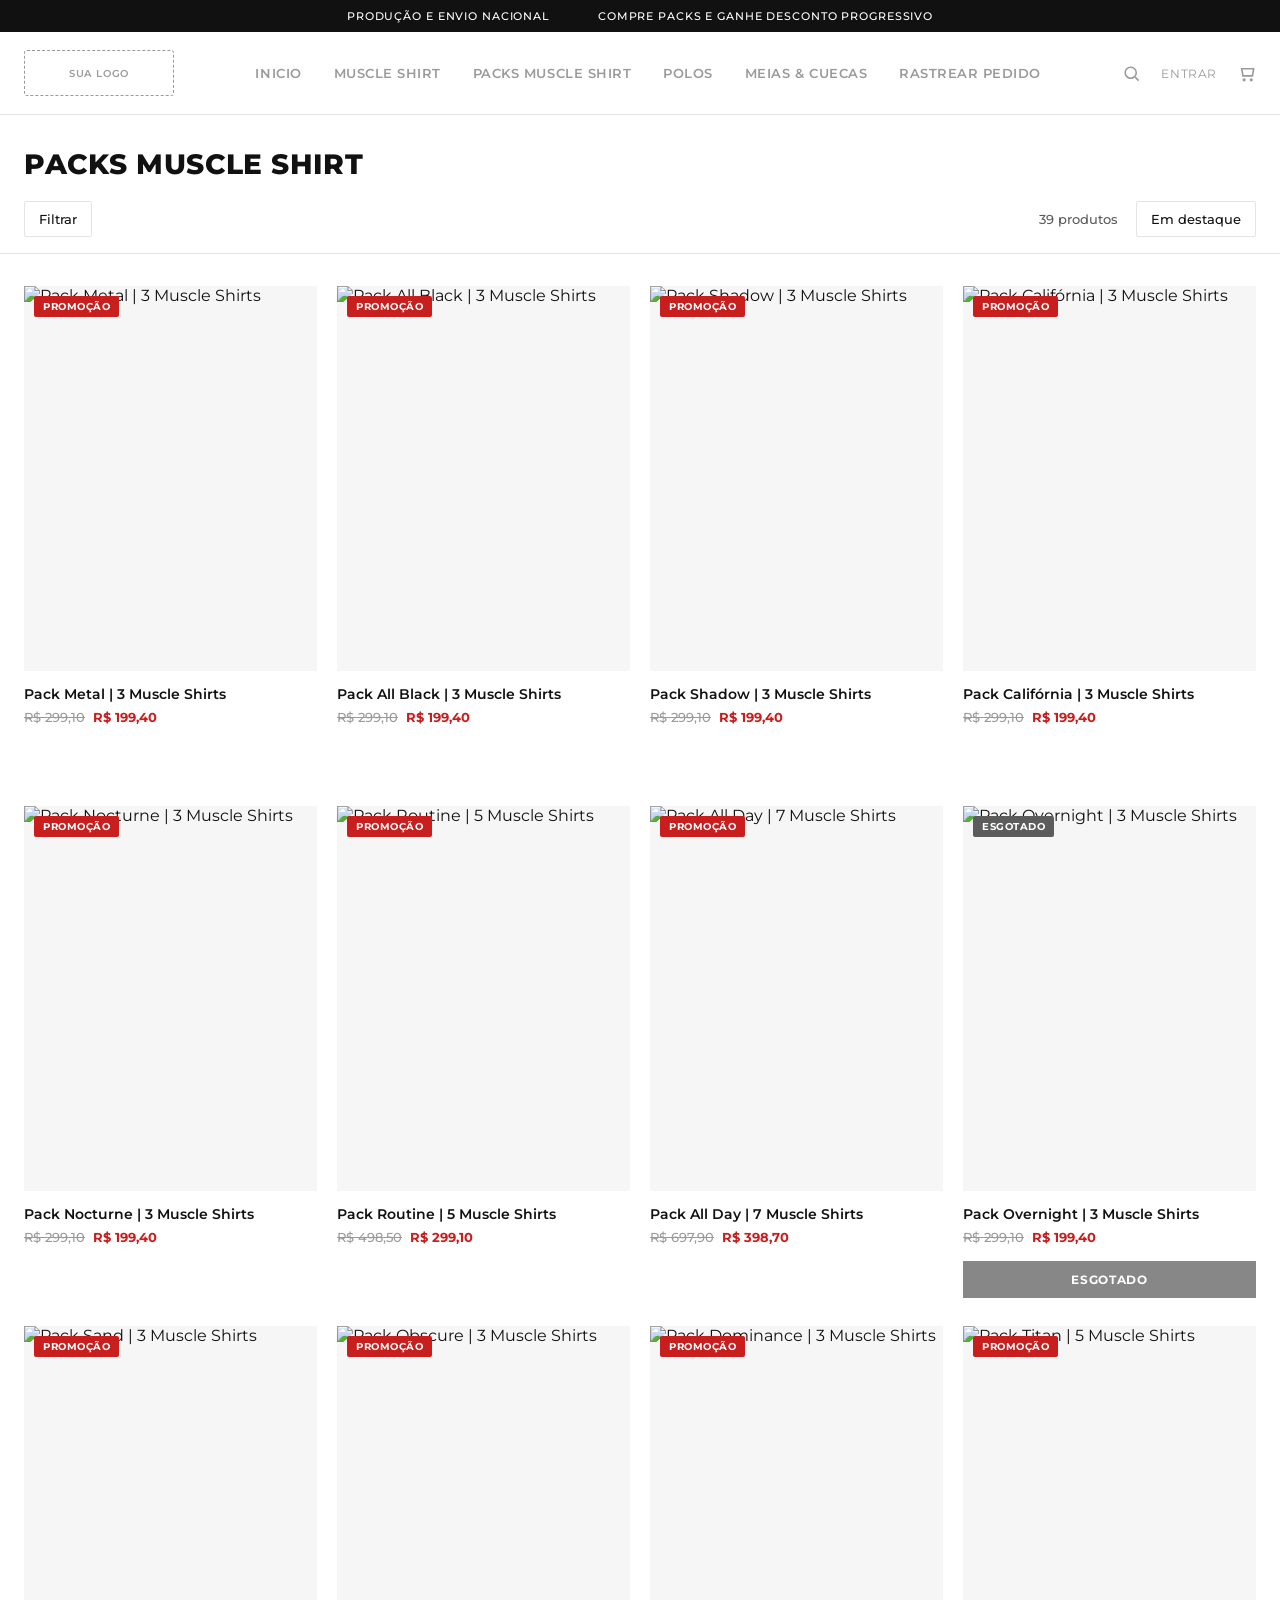
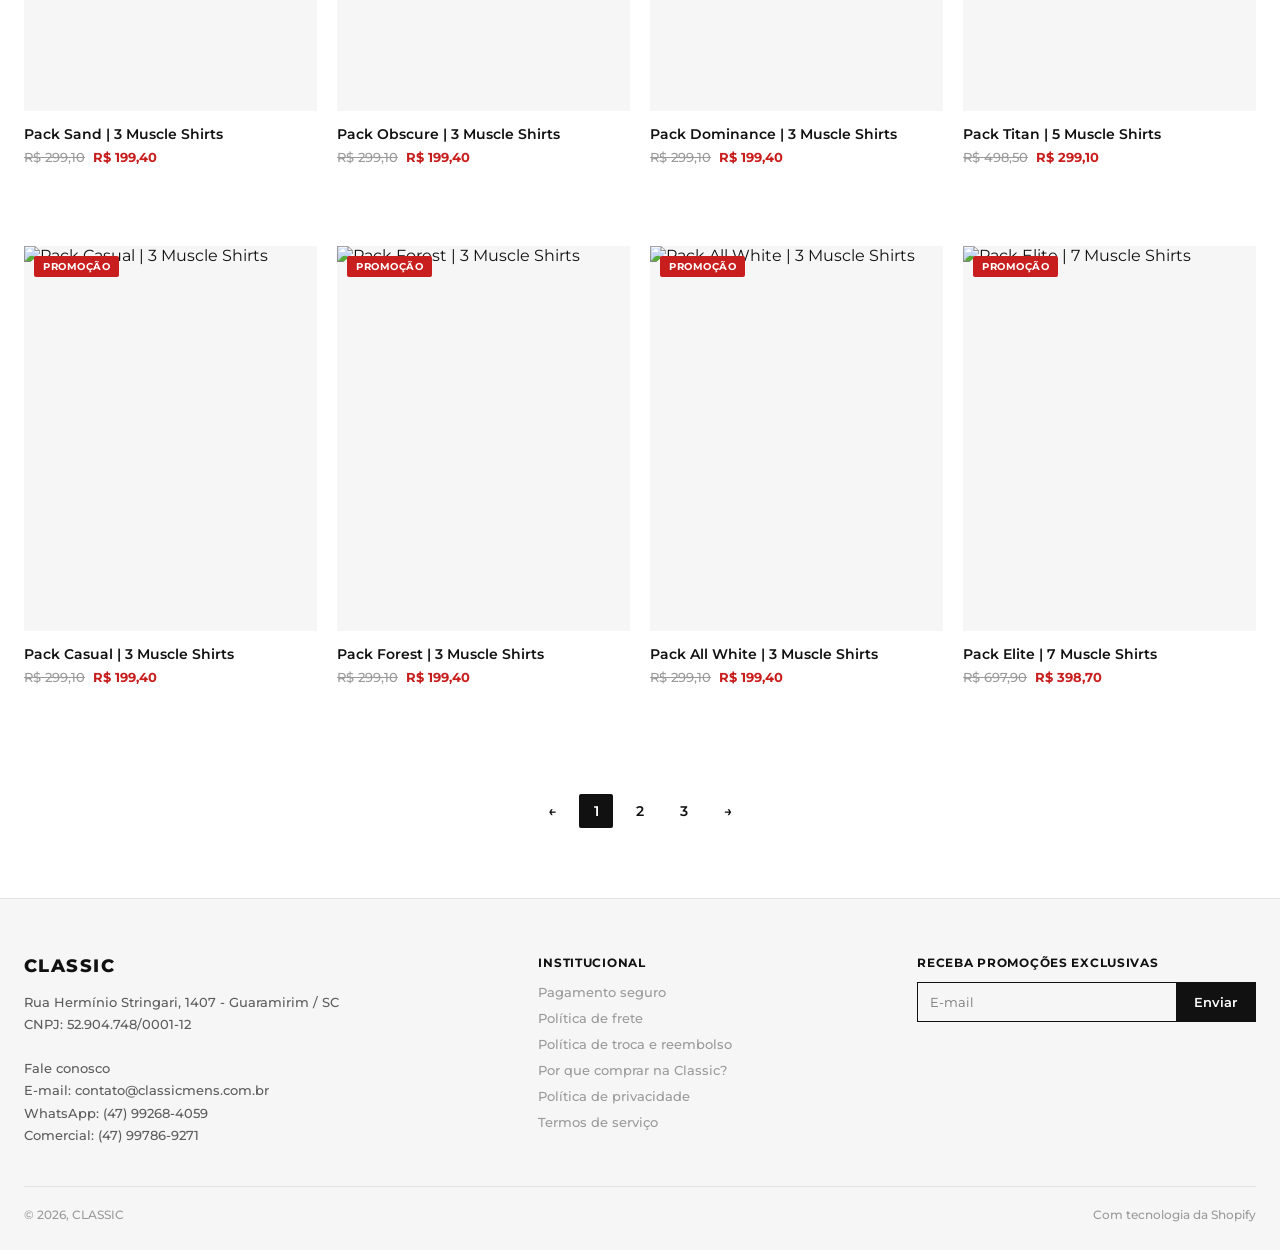
==== index.html @ 2c538b3c "Add files via upload" ====
<!DOCTYPE html>
<html lang="pt-BR">
<head>
<meta charset="UTF-8">
<meta name="viewport" content="width=device-width, initial-scale=1.0">
<title>Packs Muscle Shirt – CLASSIC</title>
<link rel="preconnect" href="https://fonts.googleapis.com">
<link rel="preconnect" href="https://fonts.gstatic.com" crossorigin>
<link href="https://fonts.googleapis.com/css2?family=Montserrat:wght@400;500;600;700;800&display=swap" rel="stylesheet">
<style>
  :root{
    --black:#111111;
    --white:#ffffff;
    --gray-50:#f6f6f6;
    --gray-200:#e4e4e4;
    --gray-400:#9a9a9a;
    --gray-600:#5c5c5c;
    --accent:#c81e1e;
  }
  *{box-sizing:border-box;margin:0;padding:0;}
  body{
    font-family:'Montserrat',Arial,sans-serif;
    color:var(--black);
    background:var(--white);
    -webkit-font-smoothing:antialiased;
  }
  a{color:inherit;text-decoration:none;}
  ul{list-style:none;}
  img{display:block;max-width:100%;}
  svg{display:block;}

  /* ===== topo de avisos ===== */
  .announce{
    background:var(--black);
    color:var(--white);
    display:flex;
    justify-content:center;
    gap:48px;
    font-size:11px;
    letter-spacing:.08em;
    text-transform:uppercase;
    padding:9px 16px;
    flex-wrap:wrap;
    font-weight:500;
  }

  /* ===== header ===== */
  header{
    border-bottom:1px solid var(--gray-200);
    position:sticky;
    top:0;
    background:var(--white);
    z-index:50;
  }
  .header-inner{
    max-width:1280px;
    margin:0 auto;
    display:flex;
    align-items:center;
    justify-content:space-between;
    padding:18px 24px;
  }

  /* espaço reservado para a logo do cliente */
  .logo-slot{
    width:150px;
    height:46px;
    border:1px dashed var(--gray-400);
    border-radius:3px;
    display:flex;
    align-items:center;
    justify-content:center;
    font-size:10px;
    letter-spacing:.08em;
    text-transform:uppercase;
    color:var(--gray-400);
    font-weight:600;
    /* Troque este bloco por: <img src="sua-logo.png" alt="Logo" style="height:100%"> */
  }

  nav.main-nav ul{
    display:flex;
    gap:32px;
    font-size:13px;
    letter-spacing:.04em;
    text-transform:uppercase;
    font-weight:600;
  }
  .nav-disabled{
    color:var(--gray-400);
    cursor:not-allowed;
    pointer-events:none;
    user-select:none;
  }
  .header-actions{
    display:flex;
    align-items:center;
    gap:20px;
  }
  .icon-btn{
    background:none;
    border:none;
    cursor:not-allowed;
    color:var(--gray-400);
    display:flex;
    align-items:center;
    pointer-events:none;
  }
  .icon-btn svg{width:19px;height:19px;stroke:var(--gray-400);}
  .login-disabled{
    font-size:12px;
    text-transform:uppercase;
    letter-spacing:.05em;
    color:var(--gray-400);
    cursor:not-allowed;
    pointer-events:none;
  }
  .burger{
    display:none;
    background:none;
    border:none;
    cursor:not-allowed;
    color:var(--gray-400);
    pointer-events:none;
  }
  .burger svg{width:22px;height:22px;}

  @media(max-width:900px){
    nav.main-nav{display:none;}
    .burger{display:block;}
  }

  /* ===== breadcrumb / título coleção ===== */
  .collection-head{
    max-width:1280px;
    margin:32px auto 0;
    padding:0 24px;
  }
  .collection-head h1{
    font-size:28px;
    font-weight:800;
    letter-spacing:.02em;
    text-transform:uppercase;
  }

  /* ===== barra de ordenar/filtrar ===== */
  .toolbar{
    max-width:1280px;
    margin:20px auto 0;
    padding:0 24px 16px;
    display:flex;
    align-items:center;
    justify-content:space-between;
    border-bottom:1px solid var(--gray-200);
  }
  .toolbar-left, .toolbar-right{
    display:flex;
    align-items:center;
    gap:18px;
    font-size:13px;
  }
  .select-fake{
    border:1px solid var(--gray-200);
    padding:9px 14px;
    border-radius:2px;
    font-size:13px;
    font-weight:500;
    background:var(--white);
    cursor:pointer;
    display:flex;
    align-items:center;
    gap:8px;
  }
  .count{color:var(--gray-600);font-size:13px;font-weight:500;}

  /* ===== grid de produtos ===== */
  .grid{
    max-width:1280px;
    margin:0 auto;
    padding:32px 24px 60px;
    display:grid;
    grid-template-columns:repeat(4,1fr);
    gap:32px 20px;
  }
  @media(max-width:1024px){ .grid{grid-template-columns:repeat(3,1fr);} }
  @media(max-width:700px){ .grid{grid-template-columns:repeat(2,1fr);gap:24px 12px;} }

  .card{position:relative;}
  .card-media{
    position:relative;
    aspect-ratio:533/700;
    overflow:hidden;
    background:var(--gray-50);
  }
  .card-media img{
    position:absolute;
    inset:0;
    width:100%;
    height:100%;
    object-fit:cover;
    transition:opacity .35s ease;
  }
  .card-media .img-hover{opacity:0;}
  .card:hover .img-hover{opacity:1;}
  .card:hover .img-base{opacity:0;}

  .badge{
    position:absolute;
    top:10px;
    left:10px;
    background:var(--accent);
    color:var(--white);
    font-size:10px;
    font-weight:700;
    letter-spacing:.05em;
    text-transform:uppercase;
    padding:4px 9px;
    border-radius:2px;
    z-index:2;
  }
  .badge.sold-out{background:var(--gray-600);}
  .card-title{
    margin-top:14px;
    font-size:13.5px;
    font-weight:600;
    line-height:1.35;
  }
  .card-title a:hover{text-decoration:underline;}
  .price-row{
    margin-top:6px;
    font-size:13px;
    display:flex;
    gap:8px;
    align-items:baseline;
    flex-wrap:wrap;
    font-weight:500;
  }
  .price-old{
    color:var(--gray-400);
    text-decoration:line-through;
  }
  .price-new{
    color:var(--accent);
    font-weight:700;
  }
  .btn-choose{
    margin-top:12px;
    width:100%;
    padding:11px 0;
    background:var(--black);
    color:var(--white);
    border:none;
    font-size:12px;
    letter-spacing:.06em;
    text-transform:uppercase;
    font-weight:700;
    font-family:'Montserrat',Arial,sans-serif;
    cursor:pointer;
    opacity:0;
    transform:translateY(4px);
    transition:opacity .2s ease, transform .2s ease;
  }
  .card:hover .btn-choose{opacity:1;transform:translateY(0);}
  @media(max-width:700px){
    .btn-choose{opacity:1;transform:none;position:static;margin-top:10px;padding:9px 0;}
  }

  /* ===== paginação ===== */
  .pagination{
    display:flex;
    justify-content:center;
    align-items:center;
    gap:10px;
    padding:0 0 70px;
    font-size:14px;
    font-weight:600;
  }
  .pagination a, .pagination span{
    width:34px;
    height:34px;
    display:flex;
    align-items:center;
    justify-content:center;
    border-radius:2px;
  }
  .pagination a:hover{background:var(--gray-50);}
  .pagination .active{
    background:var(--black);
    color:var(--white);
  }

  /* ===== footer ===== */
  footer{
    background:var(--gray-50);
    padding:56px 24px 28px;
    border-top:1px solid var(--gray-200);
  }
  .footer-inner{
    max-width:1280px;
    margin:0 auto;
    display:grid;
    grid-template-columns:1.4fr 1fr 1fr;
    gap:40px;
  }
  @media(max-width:800px){ .footer-inner{grid-template-columns:1fr;} }
  .footer-inner h3{
    font-size:18px;
    font-weight:800;
    letter-spacing:.08em;
    margin-bottom:14px;
  }
  .footer-inner p{
    font-size:13px;
    color:var(--gray-600);
    line-height:1.7;
    font-weight:500;
  }
  .footer-links h4{
    font-size:12px;
    text-transform:uppercase;
    letter-spacing:.06em;
    margin-bottom:14px;
  }
  .footer-links li{margin-bottom:10px;font-size:13px;font-weight:500;}
  .footer-links li a{color:var(--gray-400);cursor:not-allowed;pointer-events:none;}
  .newsletter form{
    display:flex;
    margin-top:12px;
    border:1px solid var(--black);
  }
  .newsletter input{
    flex:1;
    border:none;
    padding:11px 12px;
    font-size:13px;
    background:transparent;
    font-family:'Montserrat',Arial,sans-serif;
  }
  .newsletter button{
    background:var(--black);
    color:var(--white);
    border:none;
    padding:0 18px;
    font-size:13px;
    font-weight:600;
    cursor:pointer;
    font-family:'Montserrat',Arial,sans-serif;
  }
  /* ===== modal escolher opções ===== */
  .modal-overlay{
    position:fixed;
    inset:0;
    background:rgba(17,17,17,.55);
    display:none;
    align-items:center;
    justify-content:center;
    z-index:200;
    padding:20px;
  }
  .modal-overlay.open{display:flex;}
  .modal-box{
    background:var(--white);
    width:100%;
    max-width:760px;
    max-height:88vh;
    overflow-y:auto;
    border-radius:4px;
    display:grid;
    grid-template-columns:1fr 1fr;
    position:relative;
  }
  @media(max-width:640px){ .modal-box{grid-template-columns:1fr;} }
  .modal-close{
    position:absolute;
    top:14px;
    right:14px;
    background:var(--white);
    border:1px solid var(--gray-200);
    width:32px;
    height:32px;
    border-radius:50%;
    display:flex;
    align-items:center;
    justify-content:center;
    cursor:pointer;
    z-index:2;
  }
  .modal-close svg{width:16px;height:16px;}
  .modal-media{
    background:var(--gray-50);
    aspect-ratio:533/600;
  }
  .modal-media img{width:100%;height:100%;object-fit:cover;}
  .modal-info{
    padding:32px 28px;
    display:flex;
    flex-direction:column;
  }
  .modal-info h2{
    font-size:19px;
    font-weight:700;
    line-height:1.3;
    padding-right:26px;
  }
  .modal-price{
    margin-top:10px;
    display:flex;
    gap:10px;
    align-items:baseline;
    font-size:15px;
    font-weight:600;
  }
  .modal-composition{
    margin-top:16px;
    font-size:12.5px;
    color:var(--gray-600);
    line-height:1.6;
    font-weight:500;
  }
  .modal-label{
    margin-top:22px;
    font-size:11px;
    font-weight:700;
    letter-spacing:.06em;
    text-transform:uppercase;
    display:flex;
    justify-content:space-between;
  }
  .modal-label .size-selected{color:var(--gray-600);font-weight:600;text-transform:none;letter-spacing:0;}
  .size-grid{
    margin-top:10px;
    display:grid;
    grid-template-columns:repeat(7,1fr);
    gap:8px;
  }
  @media(max-width:480px){ .size-grid{grid-template-columns:repeat(4,1fr);} }
  .size-btn{
    border:1px solid var(--gray-200);
    background:var(--white);
    padding:10px 0;
    font-size:12px;
    font-weight:600;
    font-family:'Montserrat',Arial,sans-serif;
    cursor:pointer;
    border-radius:2px;
  }
  .size-btn:hover{border-color:var(--black);}
  .size-btn.selected{background:var(--black);color:var(--white);border-color:var(--black);}
  .size-btn.unavailable{
    color:var(--gray-400);
    text-decoration:line-through;
    cursor:not-allowed;
    background:var(--gray-50);
  }
  .qty-row{
    margin-top:22px;
    display:flex;
    align-items:center;
    gap:14px;
  }
  .qty-stepper{
    display:flex;
    align-items:center;
    border:1px solid var(--gray-200);
    border-radius:2px;
  }
  .qty-stepper button{
    width:34px;
    height:36px;
    background:none;
    border:none;
    font-size:15px;
    cursor:pointer;
    font-family:'Montserrat',Arial,sans-serif;
  }
  .qty-stepper span{
    width:34px;
    text-align:center;
    font-size:13px;
    font-weight:600;
  }
  .modal-add{
    margin-top:26px;
    width:100%;
    padding:14px 0;
    background:var(--black);
    color:var(--white);
    border:none;
    font-size:13px;
    letter-spacing:.05em;
    text-transform:uppercase;
    font-weight:700;
    font-family:'Montserrat',Arial,sans-serif;
    cursor:pointer;
    border-radius:2px;
  }
  .modal-add:disabled{background:var(--gray-400);cursor:not-allowed;}
  .modal-note{
    margin-top:12px;
    font-size:11.5px;
    color:var(--gray-600);
    text-align:center;
    min-height:16px;
    font-weight:600;
  }

  .footer-bottom{
    max-width:1280px;
    margin:40px auto 0;
    padding-top:20px;
    border-top:1px solid var(--gray-200);
    font-size:12px;
    color:var(--gray-400);
    display:flex;
    justify-content:space-between;
    flex-wrap:wrap;
    gap:8px;
    font-weight:500;
  }
</style>
</head>
<body>

  <div class="announce">
    <span>PRODUÇÃO E ENVIO NACIONAL</span>
    <span>COMPRE PACKS E GANHE DESCONTO PROGRESSIVO</span>
  </div>

  <header>
    <div class="header-inner">
      <button class="burger" aria-label="Menu" aria-disabled="true">
        <svg viewBox="0 0 24 24" fill="none" stroke="currentColor" stroke-width="2"><line x1="3" y1="6" x2="21" y2="6"/><line x1="3" y1="12" x2="21" y2="12"/><line x1="3" y1="18" x2="21" y2="18"/></svg>
      </button>

      <!-- Espaço reservado para a logo: troque por <img src="sua-logo.png" alt="Logo"> -->
      <div class="logo-slot">SUA LOGO</div>

      <nav class="main-nav">
        <ul>
          <li><span class="nav-disabled">Inicio</span></li>
          <li><span class="nav-disabled">Muscle Shirt</span></li>
          <li><span class="nav-disabled">Packs Muscle Shirt</span></li>
          <li><span class="nav-disabled">Polos</span></li>
          <li><span class="nav-disabled">Meias &amp; Cuecas</span></li>
          <li><span class="nav-disabled">Rastrear pedido</span></li>
        </ul>
      </nav>
      <div class="header-actions">
        <button class="icon-btn" aria-label="Pesquisar" aria-disabled="true">
          <svg viewBox="0 0 24 24" fill="none" stroke="currentColor" stroke-width="2"><circle cx="11" cy="11" r="7"/><line x1="21" y1="21" x2="16.65" y2="16.65"/></svg>
        </button>
        <span class="login-disabled">Entrar</span>
        <button class="icon-btn" aria-label="Carrinho" aria-disabled="true">
          <svg viewBox="0 0 24 24" fill="none" stroke="currentColor" stroke-width="2"><path d="M6 6h15l-1.5 9h-12z"/><circle cx="9" cy="20" r="1"/><circle cx="18" cy="20" r="1"/></svg>
        </button>
      </div>
    </div>
  </header>

  <div class="collection-head">
    <h1>Packs Muscle Shirt</h1>
  </div>

  <div class="toolbar">
    <div class="toolbar-left">
      <div class="select-fake">Filtrar</div>
    </div>
    <div class="toolbar-right">
      <span class="count" id="productCount">39 produtos</span>
      <div class="select-fake">Em destaque</div>
    </div>
  </div>

  <main class="grid" id="grid"></main>

  <div class="pagination" id="pagination"></div>

  <footer>
    <div class="footer-inner">
      <div class="about">
        <h3>CLASSIC</h3>
        <p>
          Rua Hermínio Stringari, 1407 - Guaramirim / SC<br>
          CNPJ: 52.904.748/0001-12<br><br>
          Fale conosco<br>
          E-mail: contato@classicmens.com.br<br>
          WhatsApp: (47) 99268-4059<br>
          Comercial: (47) 99786-9271
        </p>
      </div>
      <div class="footer-links">
        <h4>Institucional</h4>
        <ul>
          <li><a href="#" aria-disabled="true">Pagamento seguro</a></li>
          <li><a href="#" aria-disabled="true">Política de frete</a></li>
          <li><a href="#" aria-disabled="true">Política de troca e reembolso</a></li>
          <li><a href="#" aria-disabled="true">Por que comprar na Classic?</a></li>
          <li><a href="#" aria-disabled="true">Política de privacidade</a></li>
          <li><a href="#" aria-disabled="true">Termos de serviço</a></li>
        </ul>
      </div>
      <div class="newsletter">
        <h4 style="font-size:12px;text-transform:uppercase;letter-spacing:.06em;margin-bottom:10px;">Receba promoções exclusivas</h4>
        <form onsubmit="return false;">
          <input type="email" placeholder="E-mail" required>
          <button type="submit">Enviar</button>
        </form>
      </div>
    </div>
    <div class="footer-bottom">
      <span>© 2026, CLASSIC</span>
      <span>Com tecnologia da Shopify</span>
    </div>
  </footer>

  <div class="modal-overlay" id="modalOverlay">
    <div class="modal-box">
      <button class="modal-close" id="modalClose" aria-label="Fechar">
        <svg viewBox="0 0 24 24" fill="none" stroke="currentColor" stroke-width="2"><line x1="18" y1="6" x2="6" y2="18"/><line x1="6" y1="6" x2="18" y2="18"/></svg>
      </button>
      <div class="modal-media"><img id="modalImg" src="" alt=""></div>
      <div class="modal-info">
        <h2 id="modalTitle"></h2>
        <div class="modal-price">
          <span class="price-old" id="modalOld"></span>
          <span class="price-new" id="modalNew"></span>
        </div>
        <p class="modal-composition" id="modalComposition"></p>

        <div class="modal-label"><span>Tamanho</span><span class="size-selected" id="sizeSelectedLabel">selecione</span></div>
        <div class="size-grid" id="sizeGrid"></div>

        <div class="qty-row">
          <span style="font-size:11px;font-weight:700;letter-spacing:.06em;text-transform:uppercase;">Quantidade</span>
          <div class="qty-stepper">
            <button type="button" id="qtyMinus">-</button>
            <span id="qtyValue">1</span>
            <button type="button" id="qtyPlus">+</button>
          </div>
        </div>

        <button class="modal-add" id="modalAdd">Adicionar ao carrinho</button>
        <p class="modal-note" id="modalNote"></p>
      </div>
    </div>
  </div>

<script>
const pageProducts = {
  1: [
    {t:"Pack Metal | 3 Muscle Shirts", i1:"https://classicbr.com/cdn/shop/files/pack_metal_3c.png?width=533", i2:"https://classicbr.com/cdn/shop/files/Prancheta_112.jpg?width=533", old:"299,10", now:"199,40", promo:true},
    {t:"Pack All Black | 3 Muscle Shirts", i1:"https://classicbr.com/cdn/shop/files/Pack_All_Black_3_Classic_s_09906133-dde4-4088-9e2a-e6332f89253b.png?width=533", i2:"https://classicbr.com/cdn/shop/files/Prancheta_712.jpg?width=533", old:"299,10", now:"199,40", promo:true},
    {t:"Pack Shadow | 3 Muscle Shirts", i1:"https://classicbr.com/cdn/shop/files/Pack_Shadow_3_Classic_s_d61c78e3-2519-4f64-b5a2-aa0c010535bd.png?width=533", i2:"https://classicbr.com/cdn/shop/files/Prancheta_4_0_5x_ec3fff0b-3fff-44b6-9eb7-e1d7e7363bf5.jpg?width=533", old:"299,10", now:"199,40", promo:true},
    {t:"Pack Califórnia | 3 Muscle Shirts", i1:"https://classicbr.com/cdn/shop/files/Pack_California_3_Classic_s.png?width=533", i2:"https://classicbr.com/cdn/shop/files/Prancheta_112.jpg?width=533", old:"299,10", now:"199,40", promo:true},
    {t:"Pack Nocturne | 3 Muscle Shirts", i1:"https://classicbr.com/cdn/shop/files/Pack_Nocturne_3_Classic_s_8761e639-57e4-451f-a119-931aceb33216.png?width=533", i2:"https://classicbr.com/cdn/shop/files/Prancheta_1edits2.jpg?width=533", old:"299,10", now:"199,40", promo:true},
    {t:"Pack Routine | 5 Muscle Shirts", i1:"https://classicbr.com/cdn/shop/files/pack_routine_5c.png?width=533", i2:"https://classicbr.com/cdn/shop/files/Prancheta_7_copiar_22cd3b5f-b2b2-4c9b-a8d0-59bd6e264257.jpg?width=533", old:"498,50", now:"299,10", promo:true},
    {t:"Pack All Day | 7 Muscle Shirts", i1:"https://classicbr.com/cdn/shop/files/pack_all_day_7c.png?width=533", i2:"https://classicbr.com/cdn/shop/files/TANTO-FAZ_9843b928-370f-48be-a36d-cae491789d73.jpg?width=533", old:"697,90", now:"398,70", promo:true},
    {t:"Pack Overnight | 3 Muscle Shirts", i1:"https://classicbr.com/cdn/shop/files/pack_overnight_3c.png?width=533", i2:"https://classicbr.com/cdn/shop/files/Prancheta_5_copiar_7dc197d5-53b0-455c-8159-b16b5699de87.jpg?width=533", old:"299,10", now:"199,40", promo:false, soldOut:true},
    {t:"Pack Sand | 3 Muscle Shirts", i1:"https://classicbr.com/cdn/shop/files/Pack_Sand_3_Classic_s_41a8bb6f-22e0-4c78-9dc0-dc5482342375.png?width=533", i2:"https://classicbr.com/cdn/shop/files/Prancheta_212.jpg?width=533", old:"299,10", now:"199,40", promo:true},
    {t:"Pack Obscure | 3 Muscle Shirts", i1:"https://classicbr.com/cdn/shop/files/Pack_Obscure_3_Classic_s.png?width=533", i2:"https://classicbr.com/cdn/shop/files/Prancheta_1news.jpg?width=533", old:"299,10", now:"199,40", promo:true},
    {t:"Pack Dominance | 3 Muscle Shirts", i1:"https://classicbr.com/cdn/shop/files/Pack_Dominance_3_Classic_s_fbf2a7bc-8ebb-4186-895f-4565956cf443.png?width=533", i2:"https://classicbr.com/cdn/shop/files/Prancheta_1news.jpg?width=533", old:"299,10", now:"199,40", promo:true},
    {t:"Pack Titan | 5 Muscle Shirts", i1:"https://classicbr.com/cdn/shop/files/Pack_Titan_5_Classic_s.png?width=533", i2:"https://classicbr.com/cdn/shop/files/Prancheta_1edits2.jpg?width=533", old:"498,50", now:"299,10", promo:true},
    {t:"Pack Casual | 3 Muscle Shirts", i1:"https://classicbr.com/cdn/shop/files/pack_casual_3c.png?width=533", i2:"https://classicbr.com/cdn/shop/files/Prancheta_4_copiar_818238d3-0753-4318-a056-b02d52767641.jpg?width=533", old:"299,10", now:"199,40", promo:true},
    {t:"Pack Forest | 3 Muscle Shirts", i1:"https://classicbr.com/cdn/shop/files/Pack_Forest_3_Classic_s_CERT.png?width=533", i2:"https://classicbr.com/cdn/shop/files/Prancheta_5_0_5x_676aa0a1-290d-4f33-b788-ae49c29064d6.jpg?width=533", old:"299,10", now:"199,40", promo:true},
    {t:"Pack All White | 3 Muscle Shirts", i1:"https://classicbr.com/cdn/shop/files/Pack_All_White_3_Classic_s_1510e487-84c5-4b83-8af8-71b0e9694bf9.png?width=533", i2:"https://classicbr.com/cdn/shop/files/Prancheta_112.jpg?width=533", old:"299,10", now:"199,40", promo:true},
    {t:"Pack Elite | 7 Muscle Shirts", i1:"https://classicbr.com/cdn/shop/files/Pack_Elite7_Classic_s.png?width=533", i2:"https://classicbr.com/cdn/shop/files/Prancheta_1news.jpg?width=533", old:"697,90", now:"398,70", promo:true}
  ],
  2: [
    {t:"Pack All Black | 5 Muscle Shirts", i1:"https://classicbr.com/cdn/shop/files/ALL_BLACK_5_CLASSICS_4b130178-9dd6-4539-b8dc-a0cde33b8d9c.png?width=533", i2:"https://classicbr.com/cdn/shop/files/Prancheta_4_copiar_125c74e1-c60a-45ae-814e-717b52cbb429.jpg?width=533", old:"498,50", now:"329,10", promo:true},
    {t:"Pack Nightfall | 5 Muscle Shirts", i1:"https://classicbr.com/cdn/shop/files/Noite_Elegancia_Nightfall_Elegance_5c.png?width=533", i2:"https://classicbr.com/cdn/shop/files/Prancheta_112.jpg?width=533", old:"498,50", now:"329,10", promo:true},
    {t:"Pack Pine | 3 Muscle Shirts", i1:"https://classicbr.com/cdn/shop/files/Pack_Pine_3_Classic_s_6c522339-ed01-45be-8ada-4300d586f1aa.png?width=533", i2:"https://classicbr.com/cdn/shop/files/Prancheta_1edits2.jpg?width=533", old:"299,10", now:"219,40", promo:true},
    {t:"Pack Sentinel | 3 Muscle Shirts", i1:"https://classicbr.com/cdn/shop/files/Pack_Sentinel_3_Classic_s_753893d2-a55c-4d42-807b-fb2478598371.png?width=533", i2:"https://classicbr.com/cdn/shop/files/Prancheta_112.jpg?width=533", old:"299,10", now:"219,40", promo:true},
    {t:"Pack Full Week | 7 Muscle Shirts", i1:"https://classicbr.com/cdn/shop/files/ChatGPTImage28deabr.de2026_10_18_57.png?width=533", i2:"https://classicbr.com/cdn/shop/files/Prancheta_6_copiar_6c6d6cc9-09bc-4877-828c-ac2d6fc36fe7.jpg?width=533", old:"379,80", now:"438,80", promo:false},
    {t:"Pack Urban | 3 Muscle Shirts", i1:"https://classicbr.com/cdn/shop/files/Pack_Urban_3_Classic_s.png?width=533", i2:"https://classicbr.com/cdn/shop/files/TANTO-FAZ_0_5x_71e77fbe-76e0-491f-b001-897673294295.jpg?width=533", old:"299,10", now:"219,40", promo:true},
    {t:"Pack Brave | 3 Muscle Shirts", i1:"https://classicbr.com/cdn/shop/files/Pack_Brave_3_Classic_s.png?width=533", i2:"https://classicbr.com/cdn/shop/files/Prancheta_5_0_5x_676aa0a1-290d-4f33-b788-ae49c29064d6.jpg?width=533", old:"299,10", now:"219,40", promo:true},
    {t:"Pack Duotone | 5 Muscle Shirts", i1:"https://classicbr.com/cdn/shop/files/3PRETA_2BRANCA_5c.png?width=533", i2:"https://classicbr.com/cdn/shop/files/Prancheta_112.jpg?width=533", old:"498,50", now:"329,10", promo:true},
    {t:"Pack Harmony | 3 Muscle Shirts", i1:"https://classicbr.com/cdn/shop/files/pack_harmony_3c.png?width=533", i2:"https://classicbr.com/cdn/shop/files/Prancheta_6_copiar_6c6d6cc9-09bc-4877-828c-ac2d6fc36fe7.jpg?width=533", old:"299,10", now:"219,40", promo:true},
    {t:"Pack Hunter | 3 Muscle Shirts", i1:"https://classicbr.com/cdn/shop/files/Pack_Hunter_3_Classic_s_c8205e49-20db-428b-ab66-f68986283e9f.png?width=533", i2:"https://classicbr.com/cdn/shop/files/Prancheta_1news.jpg?width=533", old:"299,10", now:"219,40", promo:true},
    {t:"Pack All Black | 7 Muscle Shirts", i1:"https://classicbr.com/cdn/shop/files/all_black_7.png?width=533", i2:"https://classicbr.com/cdn/shop/files/Prancheta_512.jpg?width=533", old:"697,90", now:"438,80", promo:true},
    {t:"Pack Neutrals | 5 Muscle Shirts", i1:"https://classicbr.com/cdn/shop/files/Neutros_Essenciais_Essential_Neutrals_5c.png?width=533", i2:"https://classicbr.com/cdn/shop/files/Prancheta_4_copiar_125c74e1-c60a-45ae-814e-717b52cbb429.jpg?width=533", old:"498,50", now:"329,10", promo:true},
    {t:"Pack Tactical | 3 Muscle Shirts", i1:"https://classicbr.com/cdn/shop/files/Pack_Tactical_3_Classic_s_d3e12a81-2c5d-4592-bb2e-84775aa7177e.png?width=533", i2:"https://classicbr.com/cdn/shop/files/Prancheta_1edits2.jpg?width=533", old:"299,10", now:"219,40", promo:true},
    {t:"Pack Relax | 3 Muscle Shirts", i1:"https://classicbr.com/cdn/shop/files/Pack_Relax_3_Classic_s_deffccce-f7d2-47cc-9fc0-b79404ca2b80.png?width=533", i2:"https://classicbr.com/cdn/shop/files/Prancheta_1_copiarcaqui-marinh_398a76eb-986b-4a65-bb0c-5e1a5ec54550.jpg?width=533", old:"299,10", now:"219,40", promo:true},
    {t:"Pack Selva | 3 Muscle Shirts", i1:"https://classicbr.com/cdn/shop/files/Pack_Selva_3_Classic_s_db6a18d3-f6d3-4422-8371-aea8c7e4dc9c.png?width=533", i2:"https://classicbr.com/cdn/shop/files/Prancheta_512.jpg?width=533", old:"299,10", now:"219,40", promo:true},
    {t:"Pack Hype | 3 Muscle Shirts", i1:"https://classicbr.com/cdn/shop/files/Pack_Hype_3_Classic_s.png?width=533", i2:"https://classicbr.com/cdn/shop/files/Prancheta_6_be0acd88-9fa1-420a-813f-aeadeb9ff7cf.jpg?width=533", old:"299,10", now:"219,40", promo:true}
  ],
  3: [
    {t:"Pack Midnight | 5 Muscle Shirts", i1:"https://classicbr.com/cdn/shop/files/Classicos_Navy_Navy_Core_Classics_5c_b050655e-ad7e-4c93-b13e-5a2661cd966e.png?width=533", i2:"https://classicbr.com/cdn/shop/files/Prancheta_4s.jpg?width=533", old:"498,50", now:"329,10", promo:true},
    {t:"Pack Pulse | 3 Muscle Shirts", i1:"https://classicbr.com/cdn/shop/files/1_8741ba39-81e8-4e49-8248-ac5a2faacbf7.jpg?width=533", i2:"https://classicbr.com/cdn/shop/files/Prancheta_512.jpg?width=533", old:"299,10", now:"219,40", promo:true},
    {t:"Pack Malibu | 3 Muscle Shirts", i1:"https://classicbr.com/cdn/shop/files/Pack_Malibu_3_Classic_s.png?width=533", i2:"https://classicbr.com/cdn/shop/files/Prancheta_2s.jpg?width=533", old:"299,10", now:"219,40", promo:true},
    {t:"Pack Twist | 5 Muscle Shirts", i1:"https://classicbr.com/cdn/shop/files/P_B_com_Destaque_Black_White_with_a_Pop_5c.png?width=533", i2:"https://classicbr.com/cdn/shop/files/Prancheta_2news.jpg?width=533", old:"498,50", now:"329,10", promo:true},
    {t:"Pack All White | 5 Muscle Shirts", i1:"https://classicbr.com/cdn/shop/files/Pack_All_White_5_Classic_s_26eceb90-91ce-40a9-aa2c-b4300f5b6af0.png?width=533", i2:"https://classicbr.com/cdn/shop/files/Prancheta_312.jpg?width=533", old:"498,50", now:"329,10", promo:true},
    {t:"Pack Energy | 3 Muscle Shirts", i1:"https://classicbr.com/cdn/shop/files/Pack_Energy_3_Classic_s_61d3c310-d562-4945-a5c9-abc4c364bba1.png?width=533", i2:"https://classicbr.com/cdn/shop/files/Prancheta_5_0_5x_676aa0a1-290d-4f33-b788-ae49c29064d6.jpg?width=533", old:"299,10", now:"219,40", promo:true}
  ]
};

const TOTAL_PAGES = 3;
let currentPage = 1;
let products = [];

const grid = document.getElementById('grid');
const paginationEl = document.getElementById('pagination');

function renderPagination(){
  let html = `<a href="#" onclick="goToPage(${Math.max(1,currentPage-1)});return false;">&#8592;</a>`;
  for(let i=1;i<=TOTAL_PAGES;i++){
    html += i===currentPage
      ? `<span class="active">${i}</span>`
      : `<a href="#" onclick="goToPage(${i});return false;">${i}</a>`;
  }
  html += `<a href="#" onclick="goToPage(${Math.min(TOTAL_PAGES,currentPage+1)});return false;">&#8594;</a>`;
  paginationEl.innerHTML = html;
}

function renderGrid(){
  grid.innerHTML = products.map((p,idx) => `
    <div class="card">
      <div class="card-media">
        ${p.soldOut ? '<span class="badge sold-out">Esgotado</span>' : (p.promo ? '<span class="badge">Promoção</span>' : '')}
        <img class="img-base" src="${p.i1}" alt="${p.t}" loading="lazy">
        <img class="img-hover" src="${p.i2}" alt="" loading="lazy">
      </div>
      <div class="card-title"><a href="#" aria-disabled="true">${p.t}</a></div>
      <div class="price-row">
        <span class="price-old">R$ ${p.old}</span>
        <span class="price-new">R$ ${p.now}</span>
      </div>
      <button class="btn-choose" onclick="openOptions(${idx})" ${p.soldOut ? 'disabled style="opacity:.5;cursor:not-allowed;"' : ''}>${p.soldOut ? 'Esgotado' : 'Escolher opções'}</button>
    </div>
  `).join('');
}

function goToPage(n){
  if(n < 1 || n > TOTAL_PAGES) return;
  currentPage = n;
  products = pageProducts[currentPage];
  document.getElementById('productCount').textContent =
    (currentPage===1 ? 39 : 38) + ' produtos';
  renderGrid();
  renderPagination();
  window.scrollTo({top: document.querySelector('.collection-head').offsetTop - 90, behavior:'smooth'});
}

/* ===== composição sugerida por tamanho de pack (a partir do título) ===== */
function packComposition(title){
  const m = title.match(/(\d+)\s*(Muscle Shirts|Classic)/i);
  const n = m ? parseInt(m[1]) : 3;
  return `Kit com ${n} camisetas premium em composição sortida de cores. Tecido 96% algodão penteado (30.1) e 4% elastano — alta durabilidade, sem bolinhas e sem necessidade de passar.`;
}

const SIZES = ["P","M","G","GG","G1","G2","G3"];

/* ===== estado do modal ===== */
let currentProduct = null;
let currentSize = null;
let currentQty = 1;

const overlay = document.getElementById('modalOverlay');
const sizeGrid = document.getElementById('sizeGrid');

function openOptions(idx){
  currentProduct = products[idx];
  currentSize = null;
  currentQty = 1;

  document.getElementById('modalImg').src = currentProduct.i1;
  document.getElementById('modalImg').alt = currentProduct.t;
  document.getElementById('modalTitle').textContent = currentProduct.t;
  document.getElementById('modalOld').textContent = 'R$ ' + currentProduct.old;
  document.getElementById('modalNew').textContent = 'R$ ' + currentProduct.now;
  document.getElementById('modalComposition').textContent = packComposition(currentProduct.t);
  document.getElementById('qtyValue').textContent = '1';
  document.getElementById('modalNote').textContent = '';
  document.getElementById('sizeSelectedLabel').textContent = 'selecione';

  const seed = currentProduct.t.length % SIZES.length;
  sizeGrid.innerHTML = SIZES.map((s,i) => {
    const unavailable = (i === seed);
    return `<button type="button" class="size-btn${unavailable ? ' unavailable' : ''}" data-size="${s}" ${unavailable ? 'disabled' : ''} onclick="selectSize('${s}')">${s}</button>`;
  }).join('');

  const addBtn = document.getElementById('modalAdd');
  addBtn.disabled = true;
  addBtn.textContent = 'Selecione um tamanho';

  overlay.classList.add('open');
  document.body.style.overflow = 'hidden';
}

function selectSize(s){
  currentSize = s;
  document.getElementById('sizeSelectedLabel').textContent = s;
  document.querySelectorAll('.size-btn').forEach(b => b.classList.toggle('selected', b.dataset.size === s));
  const addBtn = document.getElementById('modalAdd');
  addBtn.disabled = false;
  addBtn.textContent = 'Adicionar ao carrinho';
  document.getElementById('modalNote').textContent = '';
}

function closeOptions(){
  overlay.classList.remove('open');
  document.body.style.overflow = '';
}

document.getElementById('modalClose').addEventListener('click', closeOptions);
overlay.addEventListener('click', e => { if(e.target === overlay) closeOptions(); });
document.addEventListener('keydown', e => { if(e.key === 'Escape') closeOptions(); });

document.getElementById('qtyMinus').addEventListener('click', () => {
  currentQty = Math.max(1, currentQty - 1);
  document.getElementById('qtyValue').textContent = currentQty;
});
document.getElementById('qtyPlus').addEventListener('click', () => {
  currentQty = Math.min(10, currentQty + 1);
  document.getElementById('qtyValue').textContent = currentQty;
});

document.getElementById('modalAdd').addEventListener('click', () => {
  if(!currentSize) return;
  const note = document.getElementById('modalNote');
  note.textContent = `Adicionado: ${currentQty}x tamanho ${currentSize} — ${currentProduct.t}`;
  setTimeout(closeOptions, 1100);
});

/* inicializa na página 1 */
goToPage(1);
</script>

</body>
</html>
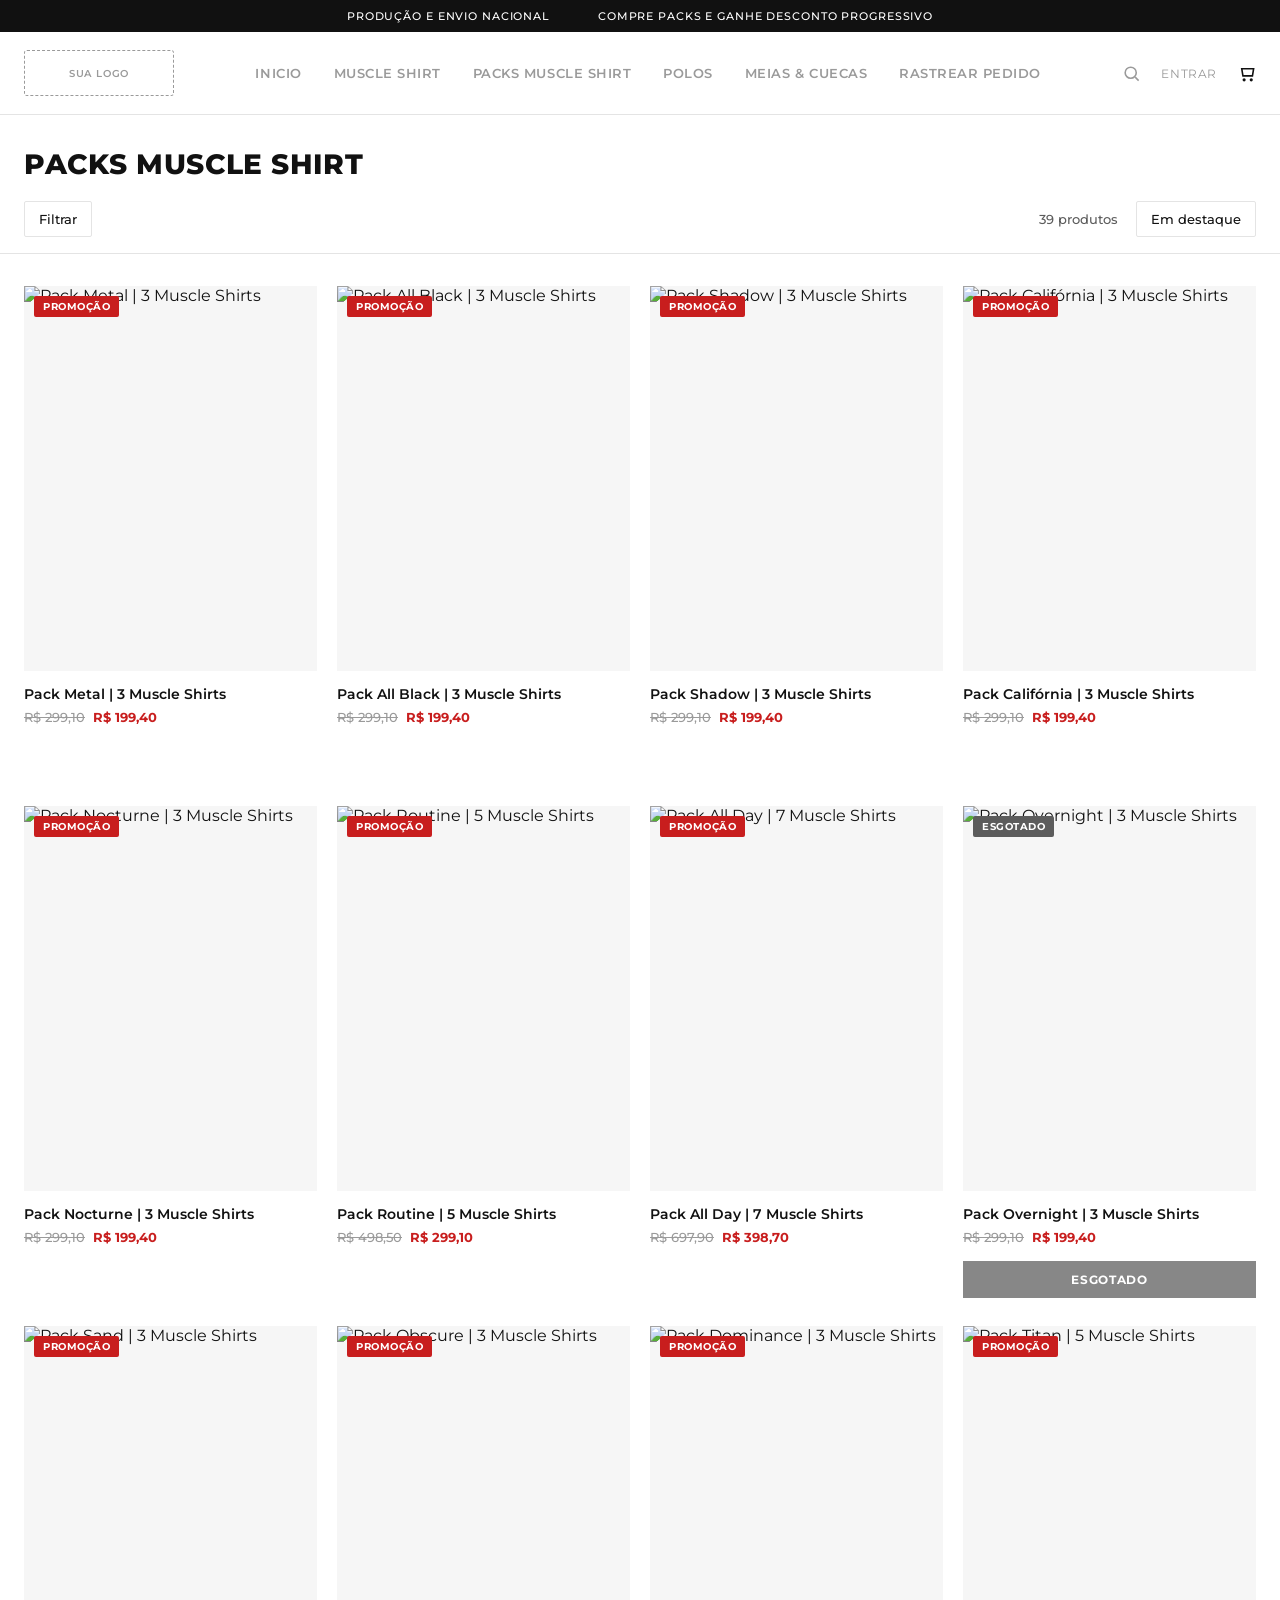
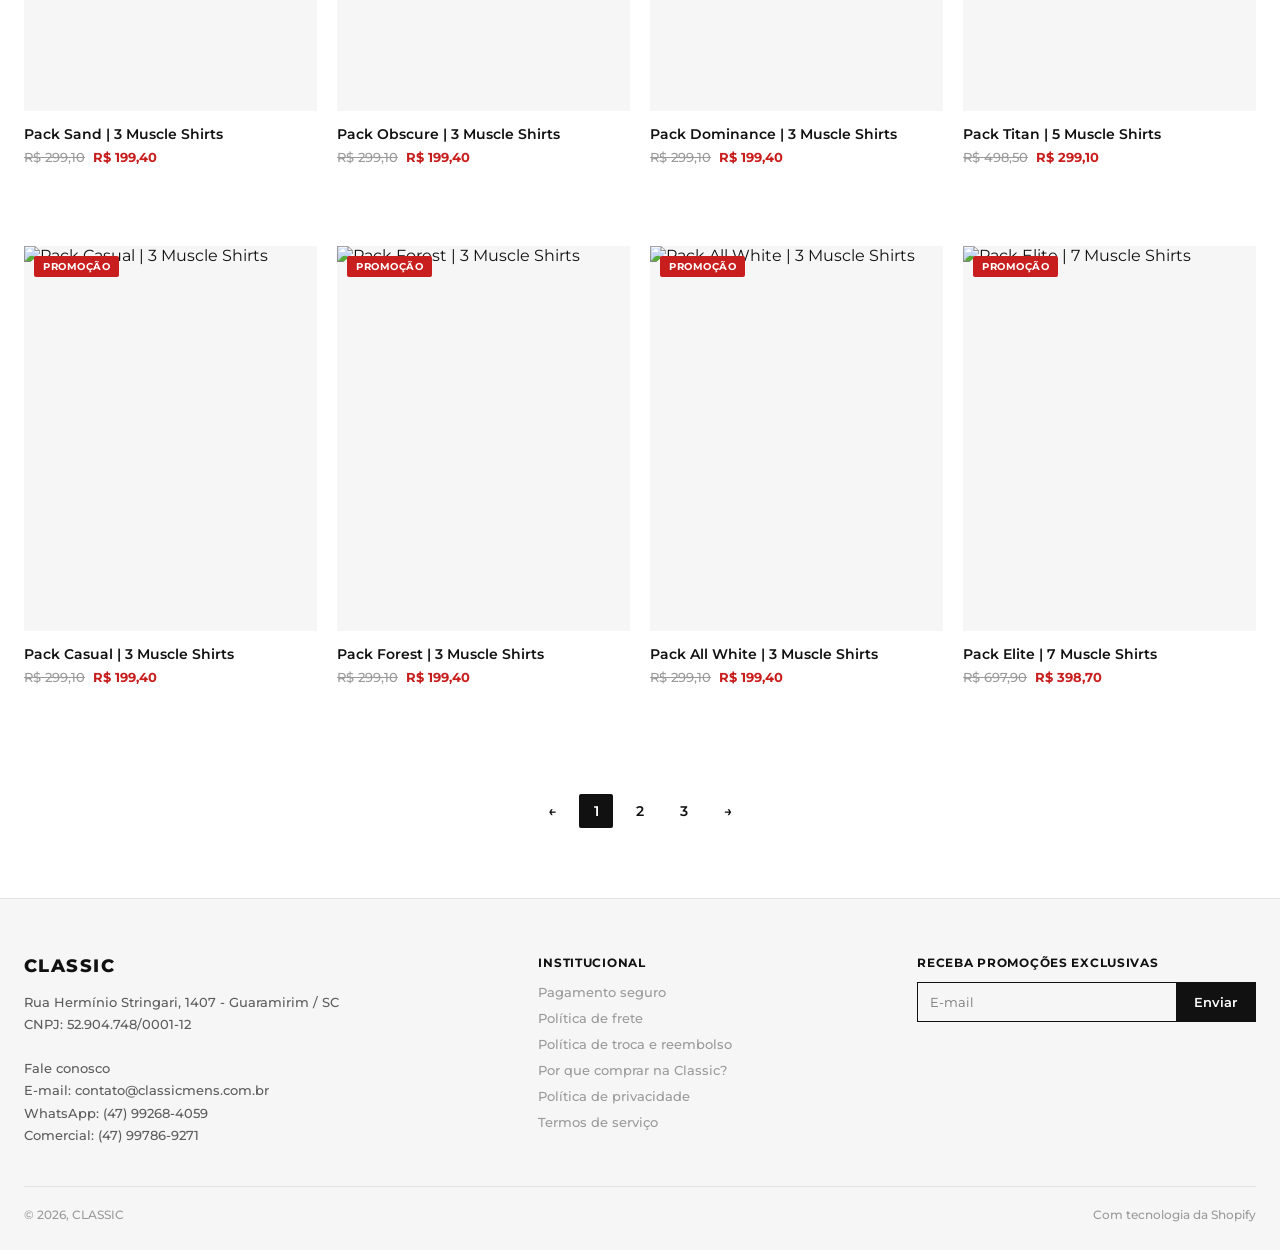
==== commit fd0f38a5: "Add files via upload" ====
--- a/index.html
+++ b/index.html
@@ -7,6 +7,7 @@
 <link rel="preconnect" href="https://fonts.googleapis.com">
 <link rel="preconnect" href="https://fonts.gstatic.com" crossorigin>
 <link href="https://fonts.googleapis.com/css2?family=Montserrat:wght@400;500;600;700;800&display=swap" rel="stylesheet">
+<link rel="stylesheet" href="cart.css">
 <style>
   :root{
     --black:#111111;
@@ -550,7 +551,7 @@
           <svg viewBox="0 0 24 24" fill="none" stroke="currentColor" stroke-width="2"><circle cx="11" cy="11" r="7"/><line x1="21" y1="21" x2="16.65" y2="16.65"/></svg>
         </button>
         <span class="login-disabled">Entrar</span>
-        <button class="icon-btn" aria-label="Carrinho" aria-disabled="true">
+        <button class="icon-btn cart-btn" aria-label="Carrinho">
           <svg viewBox="0 0 24 24" fill="none" stroke="currentColor" stroke-width="2"><path d="M6 6h15l-1.5 9h-12z"/><circle cx="9" cy="20" r="1"/><circle cx="18" cy="20" r="1"/></svg>
         </button>
       </div>
@@ -814,16 +815,33 @@
   document.getElementById('qtyValue').textContent = currentQty;
 });
 
+function slugify(str){
+  return str.toLowerCase()
+    .normalize('NFD').replace(/[\u0300-\u036f]/g,'')
+    .replace(/[^a-z0-9]+/g,'-').replace(/(^-|-$)/g,'');
+}
+
 document.getElementById('modalAdd').addEventListener('click', () => {
   if(!currentSize) return;
   const note = document.getElementById('modalNote');
   note.textContent = `Adicionado: ${currentQty}x tamanho ${currentSize} — ${currentProduct.t}`;
-  setTimeout(closeOptions, 1100);
+
+  window.ClassicCart.addToCartWithFeedback({
+    id: slugify(currentProduct.t),
+    title: currentProduct.t,
+    image: currentProduct.i1,
+    price: window.ClassicCart.parsePrice(currentProduct.now),
+    size: currentSize,
+    qty: currentQty
+  });
+
+  setTimeout(closeOptions, 900);
 });
 
 /* inicializa na página 1 */
 goToPage(1);
 </script>
+<script src="cart.js"></script>
 
 </body>
 </html>
--- a/cart.css
+++ b/cart.css
@@ -0,0 +1,210 @@
+/* ===================================================================
+   CLASSIC — estilos compartilhados de carrinho / drawer / checkout
+   Usa os mesmos tokens visuais do index.html (Montserrat, preto/branco,
+   vermelho de destaque). Incluir em qualquer página após o <style> local.
+=================================================================== */
+
+:root{
+  --black:#111111;
+  --white:#ffffff;
+  --gray-50:#f6f6f6;
+  --gray-100:#efefef;
+  --gray-200:#e4e4e4;
+  --gray-400:#9a9a9a;
+  --gray-600:#5c5c5c;
+  --accent:#c81e1e;
+  --green-ok:#1e7d3a;
+}
+
+/* ---------- badge do carrinho no header ---------- */
+.cart-btn{position:relative;}
+.cart-btn.icon-btn{cursor:pointer;pointer-events:auto;color:var(--black);}
+.cart-btn.icon-btn svg{stroke:var(--black);}
+.cart-count-badge{
+  position:absolute;
+  top:-6px;
+  right:-8px;
+  background:var(--accent);
+  color:var(--white);
+  font-size:10px;
+  font-weight:700;
+  min-width:16px;
+  height:16px;
+  padding:0 4px;
+  border-radius:9px;
+  display:flex;
+  align-items:center;
+  justify-content:center;
+  line-height:1;
+  font-family:'Montserrat',Arial,sans-serif;
+  transform:scale(0);
+  transition:transform .25s cubic-bezier(.34,1.56,.64,1);
+}
+.cart-count-badge.show{transform:scale(1);}
+.cart-count-badge.bump{animation:cartBump .35s ease;}
+@keyframes cartBump{
+  0%{transform:scale(1);}
+  40%{transform:scale(1.4);}
+  100%{transform:scale(1);}
+}
+
+/* ---------- overlay + drawer ---------- */
+.cd-overlay{
+  position:fixed;
+  inset:0;
+  background:rgba(17,17,17,.5);
+  z-index:300;
+  opacity:0;
+  pointer-events:none;
+  transition:opacity .25s ease;
+}
+.cd-overlay.open{opacity:1;pointer-events:auto;}
+
+.cd-drawer{
+  position:fixed;
+  top:0;
+  right:0;
+  height:100%;
+  width:100%;
+  max-width:420px;
+  background:var(--white);
+  z-index:301;
+  display:flex;
+  flex-direction:column;
+  transform:translateX(100%);
+  transition:transform .32s cubic-bezier(.2,.8,.2,1);
+  box-shadow:-8px 0 30px rgba(0,0,0,.15);
+}
+.cd-drawer.open{transform:translateX(0);}
+
+.cd-head{
+  display:flex;
+  align-items:center;
+  justify-content:space-between;
+  padding:20px 22px;
+  border-bottom:1px solid var(--gray-200);
+}
+.cd-head span{
+  font-size:13px;
+  font-weight:800;
+  letter-spacing:.05em;
+  text-transform:uppercase;
+}
+.cd-close{
+  background:none;
+  border:none;
+  cursor:pointer;
+  width:30px;height:30px;
+  display:flex;align-items:center;justify-content:center;
+}
+.cd-close svg{width:16px;height:16px;}
+
+.cd-flash{
+  display:flex;
+  align-items:center;
+  gap:10px;
+  background:#f0f8f2;
+  color:var(--green-ok);
+  font-size:12.5px;
+  font-weight:700;
+  padding:0 22px;
+  max-height:0;
+  overflow:hidden;
+  opacity:0;
+  transition:max-height .3s ease, opacity .25s ease, padding .3s ease;
+}
+.cd-flash.show{max-height:54px;opacity:1;padding:12px 22px;}
+.cd-flash svg{width:16px;height:16px;flex-shrink:0;stroke:var(--green-ok);}
+.cd-flash .fp-check{
+  animation:popCheck .4s cubic-bezier(.34,1.56,.64,1);
+}
+@keyframes popCheck{
+  0%{transform:scale(0);}
+  70%{transform:scale(1.2);}
+  100%{transform:scale(1);}
+}
+
+.cd-body{flex:1;overflow-y:auto;padding:6px 22px 0;}
+.cd-empty{
+  padding:60px 0;
+  text-align:center;
+  color:var(--gray-600);
+  font-size:13px;
+  font-weight:500;
+}
+.cd-item{
+  display:flex;
+  gap:12px;
+  padding:16px 0;
+  border-bottom:1px solid var(--gray-100);
+  position:relative;
+}
+.cd-item img{
+  width:64px;height:78px;object-fit:cover;background:var(--gray-50);flex-shrink:0;
+}
+.cd-item-info{flex:1;min-width:0;}
+.cd-item-info .t{font-size:12.5px;font-weight:700;line-height:1.3;}
+.cd-item-info .meta{font-size:11px;color:var(--gray-600);margin-top:4px;font-weight:500;}
+.cd-item-info .price-row{display:flex;align-items:center;justify-content:space-between;margin-top:8px;}
+.cd-item-info .price{font-size:12.5px;font-weight:700;}
+.cd-qty{
+  display:flex;align-items:center;border:1px solid var(--gray-200);border-radius:2px;
+}
+.cd-qty button{
+  width:24px;height:24px;background:none;border:none;cursor:pointer;font-size:13px;
+  font-family:'Montserrat',Arial,sans-serif;
+}
+.cd-qty span{width:22px;text-align:center;font-size:11.5px;font-weight:700;}
+.cd-remove{
+  position:absolute;top:16px;right:0;background:none;border:none;cursor:pointer;
+  color:var(--gray-400);font-size:11px;text-decoration:underline;font-weight:600;
+  font-family:'Montserrat',Arial,sans-serif;
+}
+.cd-remove:hover{color:var(--accent);}
+
+.cd-bump{
+  border-top:1px dashed var(--gray-200);
+  margin-top:6px;
+  padding:16px 0 4px;
+}
+.cd-bump h4{
+  font-size:11px;
+  font-weight:800;
+  letter-spacing:.05em;
+  text-transform:uppercase;
+  color:var(--gray-600);
+  margin-bottom:10px;
+}
+.cd-bump-grid{display:grid;grid-template-columns:1fr 1fr;gap:10px;}
+.cd-bump-item{border:1px solid var(--gray-200);border-radius:3px;padding:10px;text-align:center;}
+.cd-bump-item img{width:100%;height:70px;object-fit:cover;background:var(--gray-50);margin:0 auto 8px;}
+.cd-bump-item .t{font-size:10.5px;font-weight:700;line-height:1.25;min-height:26px;}
+.cd-bump-item .p{font-size:11.5px;font-weight:800;color:var(--accent);margin:4px 0 8px;}
+.cd-bump-item button{
+  width:100%;padding:7px 0;background:var(--black);color:var(--white);border:none;
+  font-size:10px;letter-spacing:.04em;text-transform:uppercase;font-weight:700;
+  font-family:'Montserrat',Arial,sans-serif;cursor:pointer;border-radius:2px;
+}
+.cd-bump-item button:disabled{background:var(--gray-400);cursor:default;}
+
+.cd-footer{
+  border-top:1px solid var(--gray-200);
+  padding:16px 22px 22px;
+}
+.cd-subtotal{
+  display:flex;justify-content:space-between;align-items:baseline;
+  font-size:13px;font-weight:700;margin-bottom:14px;
+}
+.cd-subtotal span:last-child{font-size:16px;}
+.cd-footer .cd-note{font-size:10.5px;color:var(--gray-600);text-align:center;margin-bottom:10px;font-weight:500;}
+.cd-btn-primary, .cd-btn-secondary{
+  display:block;width:100%;text-align:center;padding:13px 0;font-size:12.5px;
+  letter-spacing:.05em;text-transform:uppercase;font-weight:700;border-radius:2px;
+  font-family:'Montserrat',Arial,sans-serif;cursor:pointer;
+}
+.cd-btn-primary{background:var(--black);color:var(--white);border:none;margin-bottom:10px;}
+.cd-btn-secondary{background:var(--white);color:var(--black);border:1px solid var(--black);}
+
+@media(max-width:480px){
+  .cd-drawer{max-width:100%;}
+}
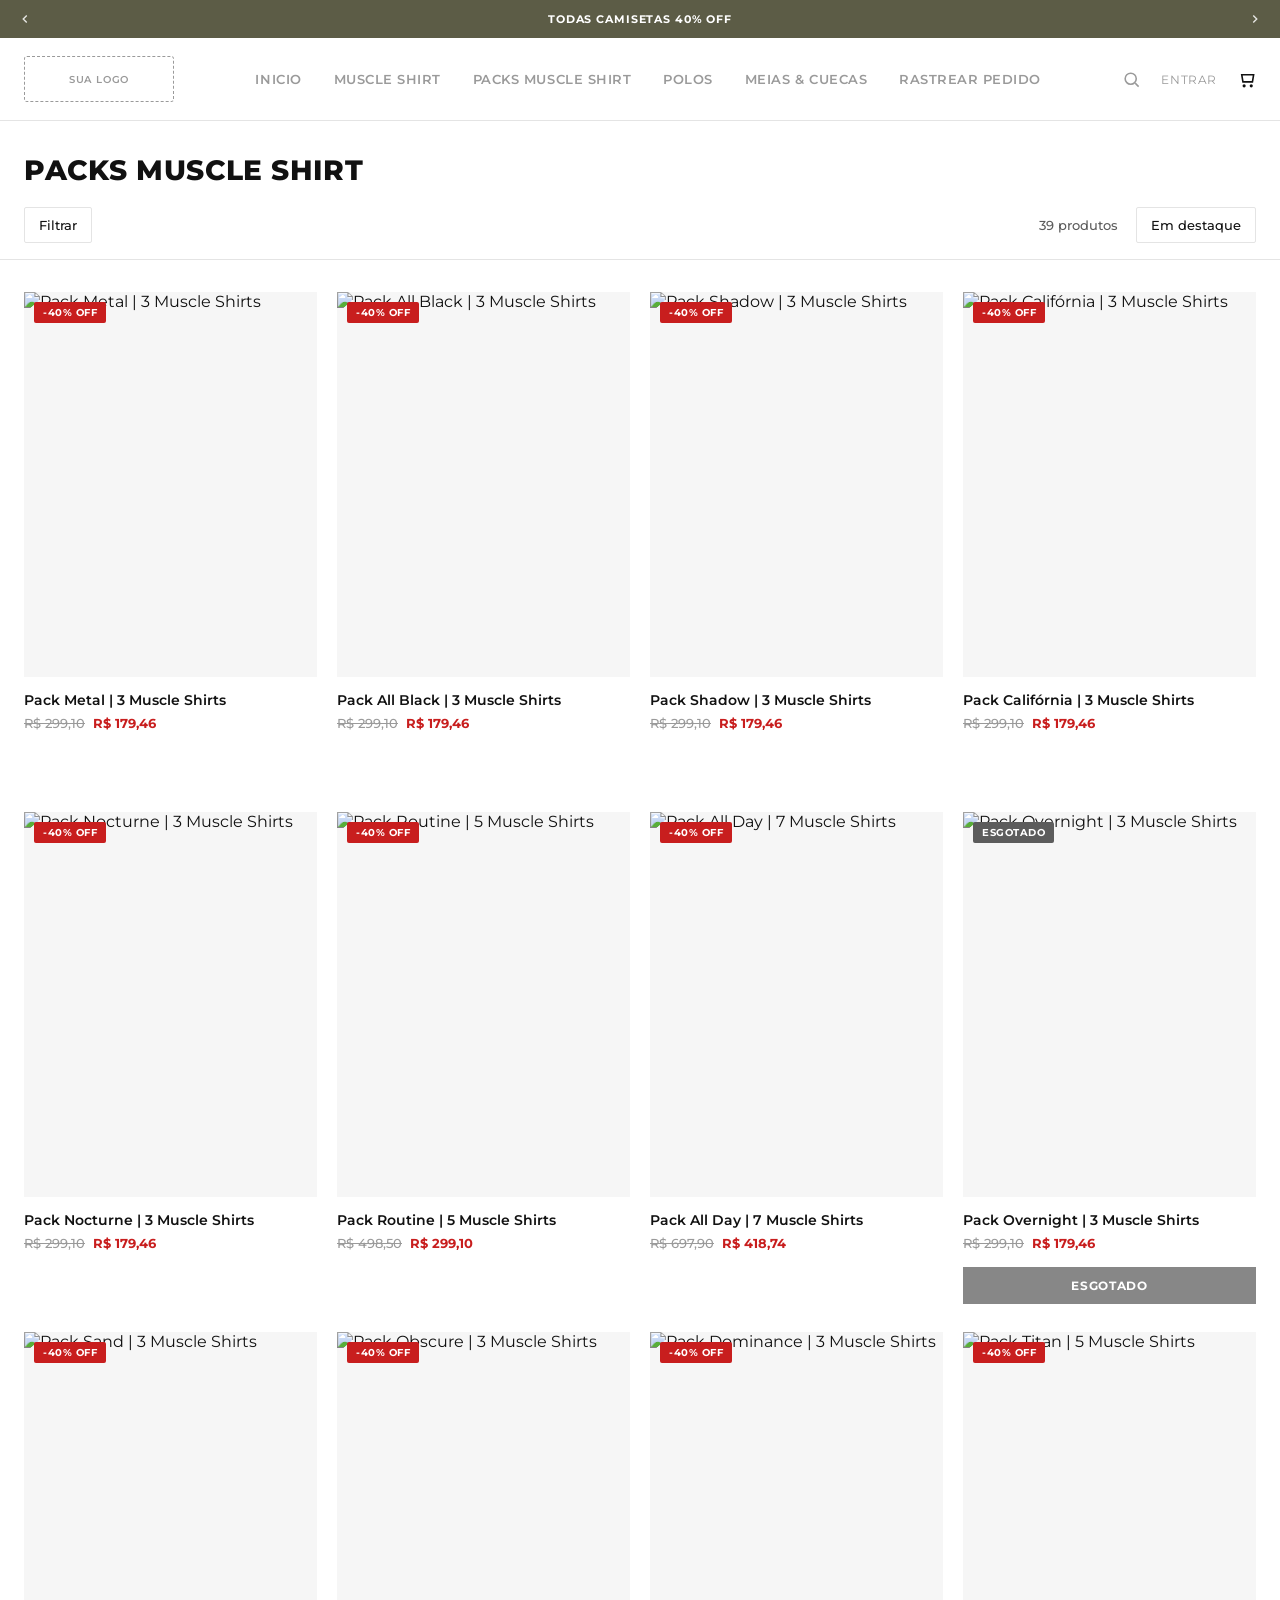
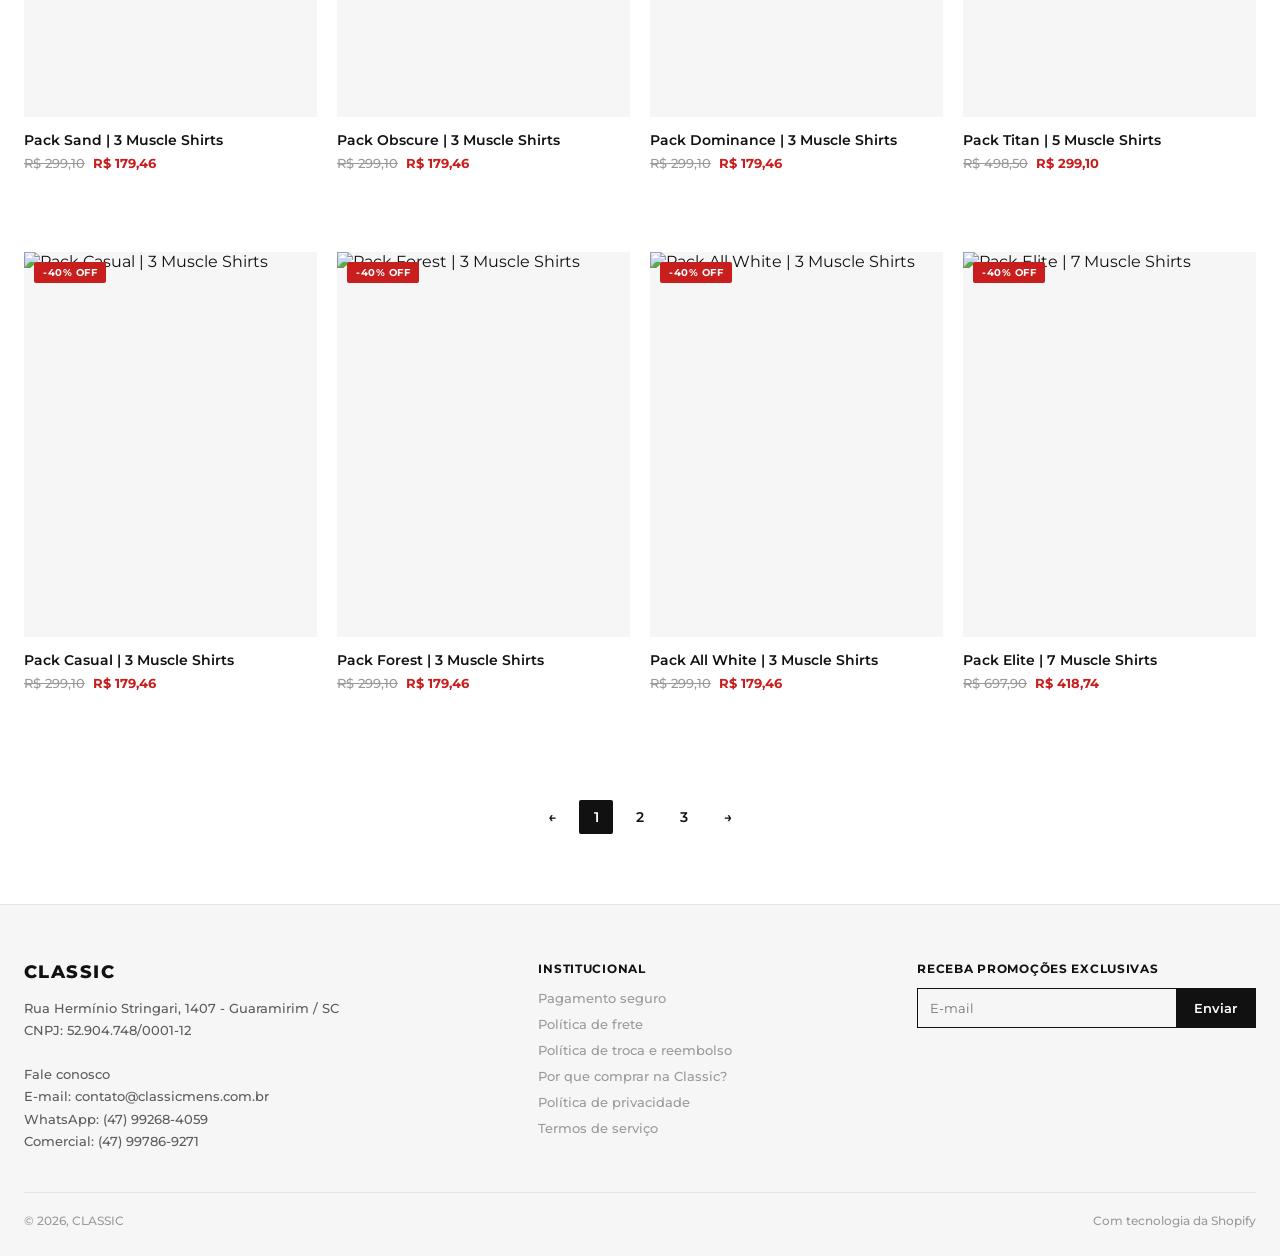
==== commit 94db8813: "Add files via upload" ====
--- a/index.html
+++ b/index.html
@@ -17,6 +17,7 @@
     --gray-400:#9a9a9a;
     --gray-600:#5c5c5c;
     --accent:#c81e1e;
+    --olive:#5c5c46;
   }
   *{box-sizing:border-box;margin:0;padding:0;}
   body{
@@ -30,19 +31,66 @@
   img{display:block;max-width:100%;}
   svg{display:block;}
 
-  /* ===== topo de avisos ===== */
+  /* ===== topo de avisos (carrossel) ===== */
   .announce{
-    background:var(--black);
+    background:var(--olive);
     color:var(--white);
-    display:flex;
+    position:relative;
+    display:flex;
+    align-items:center;
     justify-content:center;
-    gap:48px;
+    padding:10px 44px;
+    min-height:38px;
+    overflow:hidden;
+  }
+  .announce-track{
+    position:relative;
+    width:100%;
+    max-width:640px;
+    height:16px;
+  }
+  .announce-slide{
+    position:absolute;
+    inset:0;
+    display:flex;
+    align-items:center;
+    justify-content:center;
+    text-align:center;
     font-size:11px;
     letter-spacing:.08em;
     text-transform:uppercase;
-    padding:9px 16px;
-    flex-wrap:wrap;
-    font-weight:500;
+    font-weight:700;
+    opacity:0;
+    transform:translateY(6px);
+    transition:opacity .35s ease, transform .35s ease;
+    pointer-events:none;
+  }
+  .announce-slide.active{
+    opacity:1;
+    transform:translateY(0);
+    pointer-events:auto;
+  }
+  .announce-arrow{
+    position:absolute;
+    top:50%;
+    transform:translateY(-50%);
+    background:none;
+    border:none;
+    color:var(--white);
+    cursor:pointer;
+    padding:4px 8px;
+    opacity:.85;
+    display:flex;
+    align-items:center;
+    justify-content:center;
+  }
+  .announce-arrow:hover{opacity:1;}
+  .announce-arrow svg{width:14px;height:14px;stroke:var(--white);}
+  .announce-arrow.prev{left:10px;}
+  .announce-arrow.next{right:10px;}
+  @media(max-width:520px){
+    .announce{padding:10px 34px;}
+    .announce-slide{font-size:10px;letter-spacing:.05em;}
   }
 
   /* ===== header ===== */
@@ -523,8 +571,16 @@
 <body>
 
   <div class="announce">
-    <span>PRODUÇÃO E ENVIO NACIONAL</span>
-    <span>COMPRE PACKS E GANHE DESCONTO PROGRESSIVO</span>
+    <button class="announce-arrow prev" id="annPrev" aria-label="Anterior">
+      <svg viewBox="0 0 24 24" fill="none" stroke="currentColor" stroke-width="2.4"><polyline points="15 18 9 12 15 6"/></svg>
+    </button>
+    <div class="announce-track" id="annTrack">
+      <span class="announce-slide active">TODAS CAMISETAS 40% OFF</span>
+      <span class="announce-slide">COMPRE PACKS E RECEBA DESCONTO PROGRESSIVO</span>
+    </div>
+    <button class="announce-arrow next" id="annNext" aria-label="Próximo">
+      <svg viewBox="0 0 24 24" fill="none" stroke="currentColor" stroke-width="2.4"><polyline points="9 18 15 12 9 6"/></svg>
+    </button>
   </div>
 
   <header>
@@ -649,48 +705,48 @@
 <script>
 const pageProducts = {
   1: [
-    {t:"Pack Metal | 3 Muscle Shirts", i1:"https://classicbr.com/cdn/shop/files/pack_metal_3c.png?width=533", i2:"https://classicbr.com/cdn/shop/files/Prancheta_112.jpg?width=533", old:"299,10", now:"199,40", promo:true},
-    {t:"Pack All Black | 3 Muscle Shirts", i1:"https://classicbr.com/cdn/shop/files/Pack_All_Black_3_Classic_s_09906133-dde4-4088-9e2a-e6332f89253b.png?width=533", i2:"https://classicbr.com/cdn/shop/files/Prancheta_712.jpg?width=533", old:"299,10", now:"199,40", promo:true},
-    {t:"Pack Shadow | 3 Muscle Shirts", i1:"https://classicbr.com/cdn/shop/files/Pack_Shadow_3_Classic_s_d61c78e3-2519-4f64-b5a2-aa0c010535bd.png?width=533", i2:"https://classicbr.com/cdn/shop/files/Prancheta_4_0_5x_ec3fff0b-3fff-44b6-9eb7-e1d7e7363bf5.jpg?width=533", old:"299,10", now:"199,40", promo:true},
-    {t:"Pack Califórnia | 3 Muscle Shirts", i1:"https://classicbr.com/cdn/shop/files/Pack_California_3_Classic_s.png?width=533", i2:"https://classicbr.com/cdn/shop/files/Prancheta_112.jpg?width=533", old:"299,10", now:"199,40", promo:true},
-    {t:"Pack Nocturne | 3 Muscle Shirts", i1:"https://classicbr.com/cdn/shop/files/Pack_Nocturne_3_Classic_s_8761e639-57e4-451f-a119-931aceb33216.png?width=533", i2:"https://classicbr.com/cdn/shop/files/Prancheta_1edits2.jpg?width=533", old:"299,10", now:"199,40", promo:true},
+    {t:"Pack Metal | 3 Muscle Shirts", i1:"https://classicbr.com/cdn/shop/files/pack_metal_3c.png?width=533", i2:"https://classicbr.com/cdn/shop/files/Prancheta_112.jpg?width=533", old:"299,10", now:"179,46", promo:true},
+    {t:"Pack All Black | 3 Muscle Shirts", i1:"https://classicbr.com/cdn/shop/files/Pack_All_Black_3_Classic_s_09906133-dde4-4088-9e2a-e6332f89253b.png?width=533", i2:"https://classicbr.com/cdn/shop/files/Prancheta_712.jpg?width=533", old:"299,10", now:"179,46", promo:true},
+    {t:"Pack Shadow | 3 Muscle Shirts", i1:"https://classicbr.com/cdn/shop/files/Pack_Shadow_3_Classic_s_d61c78e3-2519-4f64-b5a2-aa0c010535bd.png?width=533", i2:"https://classicbr.com/cdn/shop/files/Prancheta_4_0_5x_ec3fff0b-3fff-44b6-9eb7-e1d7e7363bf5.jpg?width=533", old:"299,10", now:"179,46", promo:true},
+    {t:"Pack Califórnia | 3 Muscle Shirts", i1:"https://classicbr.com/cdn/shop/files/Pack_California_3_Classic_s.png?width=533", i2:"https://classicbr.com/cdn/shop/files/Prancheta_112.jpg?width=533", old:"299,10", now:"179,46", promo:true},
+    {t:"Pack Nocturne | 3 Muscle Shirts", i1:"https://classicbr.com/cdn/shop/files/Pack_Nocturne_3_Classic_s_8761e639-57e4-451f-a119-931aceb33216.png?width=533", i2:"https://classicbr.com/cdn/shop/files/Prancheta_1edits2.jpg?width=533", old:"299,10", now:"179,46", promo:true},
     {t:"Pack Routine | 5 Muscle Shirts", i1:"https://classicbr.com/cdn/shop/files/pack_routine_5c.png?width=533", i2:"https://classicbr.com/cdn/shop/files/Prancheta_7_copiar_22cd3b5f-b2b2-4c9b-a8d0-59bd6e264257.jpg?width=533", old:"498,50", now:"299,10", promo:true},
-    {t:"Pack All Day | 7 Muscle Shirts", i1:"https://classicbr.com/cdn/shop/files/pack_all_day_7c.png?width=533", i2:"https://classicbr.com/cdn/shop/files/TANTO-FAZ_9843b928-370f-48be-a36d-cae491789d73.jpg?width=533", old:"697,90", now:"398,70", promo:true},
-    {t:"Pack Overnight | 3 Muscle Shirts", i1:"https://classicbr.com/cdn/shop/files/pack_overnight_3c.png?width=533", i2:"https://classicbr.com/cdn/shop/files/Prancheta_5_copiar_7dc197d5-53b0-455c-8159-b16b5699de87.jpg?width=533", old:"299,10", now:"199,40", promo:false, soldOut:true},
-    {t:"Pack Sand | 3 Muscle Shirts", i1:"https://classicbr.com/cdn/shop/files/Pack_Sand_3_Classic_s_41a8bb6f-22e0-4c78-9dc0-dc5482342375.png?width=533", i2:"https://classicbr.com/cdn/shop/files/Prancheta_212.jpg?width=533", old:"299,10", now:"199,40", promo:true},
-    {t:"Pack Obscure | 3 Muscle Shirts", i1:"https://classicbr.com/cdn/shop/files/Pack_Obscure_3_Classic_s.png?width=533", i2:"https://classicbr.com/cdn/shop/files/Prancheta_1news.jpg?width=533", old:"299,10", now:"199,40", promo:true},
-    {t:"Pack Dominance | 3 Muscle Shirts", i1:"https://classicbr.com/cdn/shop/files/Pack_Dominance_3_Classic_s_fbf2a7bc-8ebb-4186-895f-4565956cf443.png?width=533", i2:"https://classicbr.com/cdn/shop/files/Prancheta_1news.jpg?width=533", old:"299,10", now:"199,40", promo:true},
+    {t:"Pack All Day | 7 Muscle Shirts", i1:"https://classicbr.com/cdn/shop/files/pack_all_day_7c.png?width=533", i2:"https://classicbr.com/cdn/shop/files/TANTO-FAZ_9843b928-370f-48be-a36d-cae491789d73.jpg?width=533", old:"697,90", now:"418,74", promo:true},
+    {t:"Pack Overnight | 3 Muscle Shirts", i1:"https://classicbr.com/cdn/shop/files/pack_overnight_3c.png?width=533", i2:"https://classicbr.com/cdn/shop/files/Prancheta_5_copiar_7dc197d5-53b0-455c-8159-b16b5699de87.jpg?width=533", old:"299,10", now:"179,46", promo:true, soldOut:true},
+    {t:"Pack Sand | 3 Muscle Shirts", i1:"https://classicbr.com/cdn/shop/files/Pack_Sand_3_Classic_s_41a8bb6f-22e0-4c78-9dc0-dc5482342375.png?width=533", i2:"https://classicbr.com/cdn/shop/files/Prancheta_212.jpg?width=533", old:"299,10", now:"179,46", promo:true},
+    {t:"Pack Obscure | 3 Muscle Shirts", i1:"https://classicbr.com/cdn/shop/files/Pack_Obscure_3_Classic_s.png?width=533", i2:"https://classicbr.com/cdn/shop/files/Prancheta_1news.jpg?width=533", old:"299,10", now:"179,46", promo:true},
+    {t:"Pack Dominance | 3 Muscle Shirts", i1:"https://classicbr.com/cdn/shop/files/Pack_Dominance_3_Classic_s_fbf2a7bc-8ebb-4186-895f-4565956cf443.png?width=533", i2:"https://classicbr.com/cdn/shop/files/Prancheta_1news.jpg?width=533", old:"299,10", now:"179,46", promo:true},
     {t:"Pack Titan | 5 Muscle Shirts", i1:"https://classicbr.com/cdn/shop/files/Pack_Titan_5_Classic_s.png?width=533", i2:"https://classicbr.com/cdn/shop/files/Prancheta_1edits2.jpg?width=533", old:"498,50", now:"299,10", promo:true},
-    {t:"Pack Casual | 3 Muscle Shirts", i1:"https://classicbr.com/cdn/shop/files/pack_casual_3c.png?width=533", i2:"https://classicbr.com/cdn/shop/files/Prancheta_4_copiar_818238d3-0753-4318-a056-b02d52767641.jpg?width=533", old:"299,10", now:"199,40", promo:true},
-    {t:"Pack Forest | 3 Muscle Shirts", i1:"https://classicbr.com/cdn/shop/files/Pack_Forest_3_Classic_s_CERT.png?width=533", i2:"https://classicbr.com/cdn/shop/files/Prancheta_5_0_5x_676aa0a1-290d-4f33-b788-ae49c29064d6.jpg?width=533", old:"299,10", now:"199,40", promo:true},
-    {t:"Pack All White | 3 Muscle Shirts", i1:"https://classicbr.com/cdn/shop/files/Pack_All_White_3_Classic_s_1510e487-84c5-4b83-8af8-71b0e9694bf9.png?width=533", i2:"https://classicbr.com/cdn/shop/files/Prancheta_112.jpg?width=533", old:"299,10", now:"199,40", promo:true},
-    {t:"Pack Elite | 7 Muscle Shirts", i1:"https://classicbr.com/cdn/shop/files/Pack_Elite7_Classic_s.png?width=533", i2:"https://classicbr.com/cdn/shop/files/Prancheta_1news.jpg?width=533", old:"697,90", now:"398,70", promo:true}
+    {t:"Pack Casual | 3 Muscle Shirts", i1:"https://classicbr.com/cdn/shop/files/pack_casual_3c.png?width=533", i2:"https://classicbr.com/cdn/shop/files/Prancheta_4_copiar_818238d3-0753-4318-a056-b02d52767641.jpg?width=533", old:"299,10", now:"179,46", promo:true},
+    {t:"Pack Forest | 3 Muscle Shirts", i1:"https://classicbr.com/cdn/shop/files/Pack_Forest_3_Classic_s_CERT.png?width=533", i2:"https://classicbr.com/cdn/shop/files/Prancheta_5_0_5x_676aa0a1-290d-4f33-b788-ae49c29064d6.jpg?width=533", old:"299,10", now:"179,46", promo:true},
+    {t:"Pack All White | 3 Muscle Shirts", i1:"https://classicbr.com/cdn/shop/files/Pack_All_White_3_Classic_s_1510e487-84c5-4b83-8af8-71b0e9694bf9.png?width=533", i2:"https://classicbr.com/cdn/shop/files/Prancheta_112.jpg?width=533", old:"299,10", now:"179,46", promo:true},
+    {t:"Pack Elite | 7 Muscle Shirts", i1:"https://classicbr.com/cdn/shop/files/Pack_Elite7_Classic_s.png?width=533", i2:"https://classicbr.com/cdn/shop/files/Prancheta_1news.jpg?width=533", old:"697,90", now:"418,74", promo:true}
   ],
   2: [
-    {t:"Pack All Black | 5 Muscle Shirts", i1:"https://classicbr.com/cdn/shop/files/ALL_BLACK_5_CLASSICS_4b130178-9dd6-4539-b8dc-a0cde33b8d9c.png?width=533", i2:"https://classicbr.com/cdn/shop/files/Prancheta_4_copiar_125c74e1-c60a-45ae-814e-717b52cbb429.jpg?width=533", old:"498,50", now:"329,10", promo:true},
-    {t:"Pack Nightfall | 5 Muscle Shirts", i1:"https://classicbr.com/cdn/shop/files/Noite_Elegancia_Nightfall_Elegance_5c.png?width=533", i2:"https://classicbr.com/cdn/shop/files/Prancheta_112.jpg?width=533", old:"498,50", now:"329,10", promo:true},
-    {t:"Pack Pine | 3 Muscle Shirts", i1:"https://classicbr.com/cdn/shop/files/Pack_Pine_3_Classic_s_6c522339-ed01-45be-8ada-4300d586f1aa.png?width=533", i2:"https://classicbr.com/cdn/shop/files/Prancheta_1edits2.jpg?width=533", old:"299,10", now:"219,40", promo:true},
-    {t:"Pack Sentinel | 3 Muscle Shirts", i1:"https://classicbr.com/cdn/shop/files/Pack_Sentinel_3_Classic_s_753893d2-a55c-4d42-807b-fb2478598371.png?width=533", i2:"https://classicbr.com/cdn/shop/files/Prancheta_112.jpg?width=533", old:"299,10", now:"219,40", promo:true},
-    {t:"Pack Full Week | 7 Muscle Shirts", i1:"https://classicbr.com/cdn/shop/files/ChatGPTImage28deabr.de2026_10_18_57.png?width=533", i2:"https://classicbr.com/cdn/shop/files/Prancheta_6_copiar_6c6d6cc9-09bc-4877-828c-ac2d6fc36fe7.jpg?width=533", old:"379,80", now:"438,80", promo:false},
-    {t:"Pack Urban | 3 Muscle Shirts", i1:"https://classicbr.com/cdn/shop/files/Pack_Urban_3_Classic_s.png?width=533", i2:"https://classicbr.com/cdn/shop/files/TANTO-FAZ_0_5x_71e77fbe-76e0-491f-b001-897673294295.jpg?width=533", old:"299,10", now:"219,40", promo:true},
-    {t:"Pack Brave | 3 Muscle Shirts", i1:"https://classicbr.com/cdn/shop/files/Pack_Brave_3_Classic_s.png?width=533", i2:"https://classicbr.com/cdn/shop/files/Prancheta_5_0_5x_676aa0a1-290d-4f33-b788-ae49c29064d6.jpg?width=533", old:"299,10", now:"219,40", promo:true},
-    {t:"Pack Duotone | 5 Muscle Shirts", i1:"https://classicbr.com/cdn/shop/files/3PRETA_2BRANCA_5c.png?width=533", i2:"https://classicbr.com/cdn/shop/files/Prancheta_112.jpg?width=533", old:"498,50", now:"329,10", promo:true},
-    {t:"Pack Harmony | 3 Muscle Shirts", i1:"https://classicbr.com/cdn/shop/files/pack_harmony_3c.png?width=533", i2:"https://classicbr.com/cdn/shop/files/Prancheta_6_copiar_6c6d6cc9-09bc-4877-828c-ac2d6fc36fe7.jpg?width=533", old:"299,10", now:"219,40", promo:true},
-    {t:"Pack Hunter | 3 Muscle Shirts", i1:"https://classicbr.com/cdn/shop/files/Pack_Hunter_3_Classic_s_c8205e49-20db-428b-ab66-f68986283e9f.png?width=533", i2:"https://classicbr.com/cdn/shop/files/Prancheta_1news.jpg?width=533", old:"299,10", now:"219,40", promo:true},
-    {t:"Pack All Black | 7 Muscle Shirts", i1:"https://classicbr.com/cdn/shop/files/all_black_7.png?width=533", i2:"https://classicbr.com/cdn/shop/files/Prancheta_512.jpg?width=533", old:"697,90", now:"438,80", promo:true},
-    {t:"Pack Neutrals | 5 Muscle Shirts", i1:"https://classicbr.com/cdn/shop/files/Neutros_Essenciais_Essential_Neutrals_5c.png?width=533", i2:"https://classicbr.com/cdn/shop/files/Prancheta_4_copiar_125c74e1-c60a-45ae-814e-717b52cbb429.jpg?width=533", old:"498,50", now:"329,10", promo:true},
-    {t:"Pack Tactical | 3 Muscle Shirts", i1:"https://classicbr.com/cdn/shop/files/Pack_Tactical_3_Classic_s_d3e12a81-2c5d-4592-bb2e-84775aa7177e.png?width=533", i2:"https://classicbr.com/cdn/shop/files/Prancheta_1edits2.jpg?width=533", old:"299,10", now:"219,40", promo:true},
-    {t:"Pack Relax | 3 Muscle Shirts", i1:"https://classicbr.com/cdn/shop/files/Pack_Relax_3_Classic_s_deffccce-f7d2-47cc-9fc0-b79404ca2b80.png?width=533", i2:"https://classicbr.com/cdn/shop/files/Prancheta_1_copiarcaqui-marinh_398a76eb-986b-4a65-bb0c-5e1a5ec54550.jpg?width=533", old:"299,10", now:"219,40", promo:true},
-    {t:"Pack Selva | 3 Muscle Shirts", i1:"https://classicbr.com/cdn/shop/files/Pack_Selva_3_Classic_s_db6a18d3-f6d3-4422-8371-aea8c7e4dc9c.png?width=533", i2:"https://classicbr.com/cdn/shop/files/Prancheta_512.jpg?width=533", old:"299,10", now:"219,40", promo:true},
-    {t:"Pack Hype | 3 Muscle Shirts", i1:"https://classicbr.com/cdn/shop/files/Pack_Hype_3_Classic_s.png?width=533", i2:"https://classicbr.com/cdn/shop/files/Prancheta_6_be0acd88-9fa1-420a-813f-aeadeb9ff7cf.jpg?width=533", old:"299,10", now:"219,40", promo:true}
+    {t:"Pack All Black | 5 Muscle Shirts", i1:"https://classicbr.com/cdn/shop/files/ALL_BLACK_5_CLASSICS_4b130178-9dd6-4539-b8dc-a0cde33b8d9c.png?width=533", i2:"https://classicbr.com/cdn/shop/files/Prancheta_4_copiar_125c74e1-c60a-45ae-814e-717b52cbb429.jpg?width=533", old:"498,50", now:"299,10", promo:true},
+    {t:"Pack Nightfall | 5 Muscle Shirts", i1:"https://classicbr.com/cdn/shop/files/Noite_Elegancia_Nightfall_Elegance_5c.png?width=533", i2:"https://classicbr.com/cdn/shop/files/Prancheta_112.jpg?width=533", old:"498,50", now:"299,10", promo:true},
+    {t:"Pack Pine | 3 Muscle Shirts", i1:"https://classicbr.com/cdn/shop/files/Pack_Pine_3_Classic_s_6c522339-ed01-45be-8ada-4300d586f1aa.png?width=533", i2:"https://classicbr.com/cdn/shop/files/Prancheta_1edits2.jpg?width=533", old:"299,10", now:"179,46", promo:true},
+    {t:"Pack Sentinel | 3 Muscle Shirts", i1:"https://classicbr.com/cdn/shop/files/Pack_Sentinel_3_Classic_s_753893d2-a55c-4d42-807b-fb2478598371.png?width=533", i2:"https://classicbr.com/cdn/shop/files/Prancheta_112.jpg?width=533", old:"299,10", now:"179,46", promo:true},
+    {t:"Pack Full Week | 7 Muscle Shirts", i1:"https://classicbr.com/cdn/shop/files/ChatGPTImage28deabr.de2026_10_18_57.png?width=533", i2:"https://classicbr.com/cdn/shop/files/Prancheta_6_copiar_6c6d6cc9-09bc-4877-828c-ac2d6fc36fe7.jpg?width=533", old:"379,80", now:"227,88", promo:true},
+    {t:"Pack Urban | 3 Muscle Shirts", i1:"https://classicbr.com/cdn/shop/files/Pack_Urban_3_Classic_s.png?width=533", i2:"https://classicbr.com/cdn/shop/files/TANTO-FAZ_0_5x_71e77fbe-76e0-491f-b001-897673294295.jpg?width=533", old:"299,10", now:"179,46", promo:true},
+    {t:"Pack Brave | 3 Muscle Shirts", i1:"https://classicbr.com/cdn/shop/files/Pack_Brave_3_Classic_s.png?width=533", i2:"https://classicbr.com/cdn/shop/files/Prancheta_5_0_5x_676aa0a1-290d-4f33-b788-ae49c29064d6.jpg?width=533", old:"299,10", now:"179,46", promo:true},
+    {t:"Pack Duotone | 5 Muscle Shirts", i1:"https://classicbr.com/cdn/shop/files/3PRETA_2BRANCA_5c.png?width=533", i2:"https://classicbr.com/cdn/shop/files/Prancheta_112.jpg?width=533", old:"498,50", now:"299,10", promo:true},
+    {t:"Pack Harmony | 3 Muscle Shirts", i1:"https://classicbr.com/cdn/shop/files/pack_harmony_3c.png?width=533", i2:"https://classicbr.com/cdn/shop/files/Prancheta_6_copiar_6c6d6cc9-09bc-4877-828c-ac2d6fc36fe7.jpg?width=533", old:"299,10", now:"179,46", promo:true},
+    {t:"Pack Hunter | 3 Muscle Shirts", i1:"https://classicbr.com/cdn/shop/files/Pack_Hunter_3_Classic_s_c8205e49-20db-428b-ab66-f68986283e9f.png?width=533", i2:"https://classicbr.com/cdn/shop/files/Prancheta_1news.jpg?width=533", old:"299,10", now:"179,46", promo:true},
+    {t:"Pack All Black | 7 Muscle Shirts", i1:"https://classicbr.com/cdn/shop/files/all_black_7.png?width=533", i2:"https://classicbr.com/cdn/shop/files/Prancheta_512.jpg?width=533", old:"697,90", now:"418,74", promo:true},
+    {t:"Pack Neutrals | 5 Muscle Shirts", i1:"https://classicbr.com/cdn/shop/files/Neutros_Essenciais_Essential_Neutrals_5c.png?width=533", i2:"https://classicbr.com/cdn/shop/files/Prancheta_4_copiar_125c74e1-c60a-45ae-814e-717b52cbb429.jpg?width=533", old:"498,50", now:"299,10", promo:true},
+    {t:"Pack Tactical | 3 Muscle Shirts", i1:"https://classicbr.com/cdn/shop/files/Pack_Tactical_3_Classic_s_d3e12a81-2c5d-4592-bb2e-84775aa7177e.png?width=533", i2:"https://classicbr.com/cdn/shop/files/Prancheta_1edits2.jpg?width=533", old:"299,10", now:"179,46", promo:true},
+    {t:"Pack Relax | 3 Muscle Shirts", i1:"https://classicbr.com/cdn/shop/files/Pack_Relax_3_Classic_s_deffccce-f7d2-47cc-9fc0-b79404ca2b80.png?width=533", i2:"https://classicbr.com/cdn/shop/files/Prancheta_1_copiarcaqui-marinh_398a76eb-986b-4a65-bb0c-5e1a5ec54550.jpg?width=533", old:"299,10", now:"179,46", promo:true},
+    {t:"Pack Selva | 3 Muscle Shirts", i1:"https://classicbr.com/cdn/shop/files/Pack_Selva_3_Classic_s_db6a18d3-f6d3-4422-8371-aea8c7e4dc9c.png?width=533", i2:"https://classicbr.com/cdn/shop/files/Prancheta_512.jpg?width=533", old:"299,10", now:"179,46", promo:true},
+    {t:"Pack Hype | 3 Muscle Shirts", i1:"https://classicbr.com/cdn/shop/files/Pack_Hype_3_Classic_s.png?width=533", i2:"https://classicbr.com/cdn/shop/files/Prancheta_6_be0acd88-9fa1-420a-813f-aeadeb9ff7cf.jpg?width=533", old:"299,10", now:"179,46", promo:true}
   ],
   3: [
-    {t:"Pack Midnight | 5 Muscle Shirts", i1:"https://classicbr.com/cdn/shop/files/Classicos_Navy_Navy_Core_Classics_5c_b050655e-ad7e-4c93-b13e-5a2661cd966e.png?width=533", i2:"https://classicbr.com/cdn/shop/files/Prancheta_4s.jpg?width=533", old:"498,50", now:"329,10", promo:true},
-    {t:"Pack Pulse | 3 Muscle Shirts", i1:"https://classicbr.com/cdn/shop/files/1_8741ba39-81e8-4e49-8248-ac5a2faacbf7.jpg?width=533", i2:"https://classicbr.com/cdn/shop/files/Prancheta_512.jpg?width=533", old:"299,10", now:"219,40", promo:true},
-    {t:"Pack Malibu | 3 Muscle Shirts", i1:"https://classicbr.com/cdn/shop/files/Pack_Malibu_3_Classic_s.png?width=533", i2:"https://classicbr.com/cdn/shop/files/Prancheta_2s.jpg?width=533", old:"299,10", now:"219,40", promo:true},
-    {t:"Pack Twist | 5 Muscle Shirts", i1:"https://classicbr.com/cdn/shop/files/P_B_com_Destaque_Black_White_with_a_Pop_5c.png?width=533", i2:"https://classicbr.com/cdn/shop/files/Prancheta_2news.jpg?width=533", old:"498,50", now:"329,10", promo:true},
-    {t:"Pack All White | 5 Muscle Shirts", i1:"https://classicbr.com/cdn/shop/files/Pack_All_White_5_Classic_s_26eceb90-91ce-40a9-aa2c-b4300f5b6af0.png?width=533", i2:"https://classicbr.com/cdn/shop/files/Prancheta_312.jpg?width=533", old:"498,50", now:"329,10", promo:true},
-    {t:"Pack Energy | 3 Muscle Shirts", i1:"https://classicbr.com/cdn/shop/files/Pack_Energy_3_Classic_s_61d3c310-d562-4945-a5c9-abc4c364bba1.png?width=533", i2:"https://classicbr.com/cdn/shop/files/Prancheta_5_0_5x_676aa0a1-290d-4f33-b788-ae49c29064d6.jpg?width=533", old:"299,10", now:"219,40", promo:true}
+    {t:"Pack Midnight | 5 Muscle Shirts", i1:"https://classicbr.com/cdn/shop/files/Classicos_Navy_Navy_Core_Classics_5c_b050655e-ad7e-4c93-b13e-5a2661cd966e.png?width=533", i2:"https://classicbr.com/cdn/shop/files/Prancheta_4s.jpg?width=533", old:"498,50", now:"299,10", promo:true},
+    {t:"Pack Pulse | 3 Muscle Shirts", i1:"https://classicbr.com/cdn/shop/files/1_8741ba39-81e8-4e49-8248-ac5a2faacbf7.jpg?width=533", i2:"https://classicbr.com/cdn/shop/files/Prancheta_512.jpg?width=533", old:"299,10", now:"179,46", promo:true},
+    {t:"Pack Malibu | 3 Muscle Shirts", i1:"https://classicbr.com/cdn/shop/files/Pack_Malibu_3_Classic_s.png?width=533", i2:"https://classicbr.com/cdn/shop/files/Prancheta_2s.jpg?width=533", old:"299,10", now:"179,46", promo:true},
+    {t:"Pack Twist | 5 Muscle Shirts", i1:"https://classicbr.com/cdn/shop/files/P_B_com_Destaque_Black_White_with_a_Pop_5c.png?width=533", i2:"https://classicbr.com/cdn/shop/files/Prancheta_2news.jpg?width=533", old:"498,50", now:"299,10", promo:true},
+    {t:"Pack All White | 5 Muscle Shirts", i1:"https://classicbr.com/cdn/shop/files/Pack_All_White_5_Classic_s_26eceb90-91ce-40a9-aa2c-b4300f5b6af0.png?width=533", i2:"https://classicbr.com/cdn/shop/files/Prancheta_312.jpg?width=533", old:"498,50", now:"299,10", promo:true},
+    {t:"Pack Energy | 3 Muscle Shirts", i1:"https://classicbr.com/cdn/shop/files/Pack_Energy_3_Classic_s_61d3c310-d562-4945-a5c9-abc4c364bba1.png?width=533", i2:"https://classicbr.com/cdn/shop/files/Prancheta_5_0_5x_676aa0a1-290d-4f33-b788-ae49c29064d6.jpg?width=533", old:"299,10", now:"179,46", promo:true}
   ]
 };
 
@@ -716,7 +772,7 @@
   grid.innerHTML = products.map((p,idx) => `
     <div class="card">
       <div class="card-media">
-        ${p.soldOut ? '<span class="badge sold-out">Esgotado</span>' : (p.promo ? '<span class="badge">Promoção</span>' : '')}
+        ${p.soldOut ? '<span class="badge sold-out">Esgotado</span>' : (p.promo ? '<span class="badge">-40% OFF</span>' : '')}
         <img class="img-base" src="${p.i1}" alt="${p.t}" loading="lazy">
         <img class="img-hover" src="${p.i2}" alt="" loading="lazy">
       </div>
@@ -838,6 +894,30 @@
   setTimeout(closeOptions, 900);
 });
 
+/* ===== carrossel da barra de anúncio ===== */
+(function(){
+  const slides = document.querySelectorAll('.announce-slide');
+  if(!slides.length) return;
+  let idx = 0;
+  let timer;
+
+  function show(n){
+    slides[idx].classList.remove('active');
+    idx = (n + slides.length) % slides.length;
+    slides[idx].classList.add('active');
+  }
+  function next(){ show(idx + 1); }
+  function prev(){ show(idx - 1); }
+  function restartAutoplay(){
+    clearInterval(timer);
+    timer = setInterval(next, 4200);
+  }
+
+  document.getElementById('annNext').addEventListener('click', () => { next(); restartAutoplay(); });
+  document.getElementById('annPrev').addEventListener('click', () => { prev(); restartAutoplay(); });
+  restartAutoplay();
+})();
+
 /* inicializa na página 1 */
 goToPage(1);
 </script>
